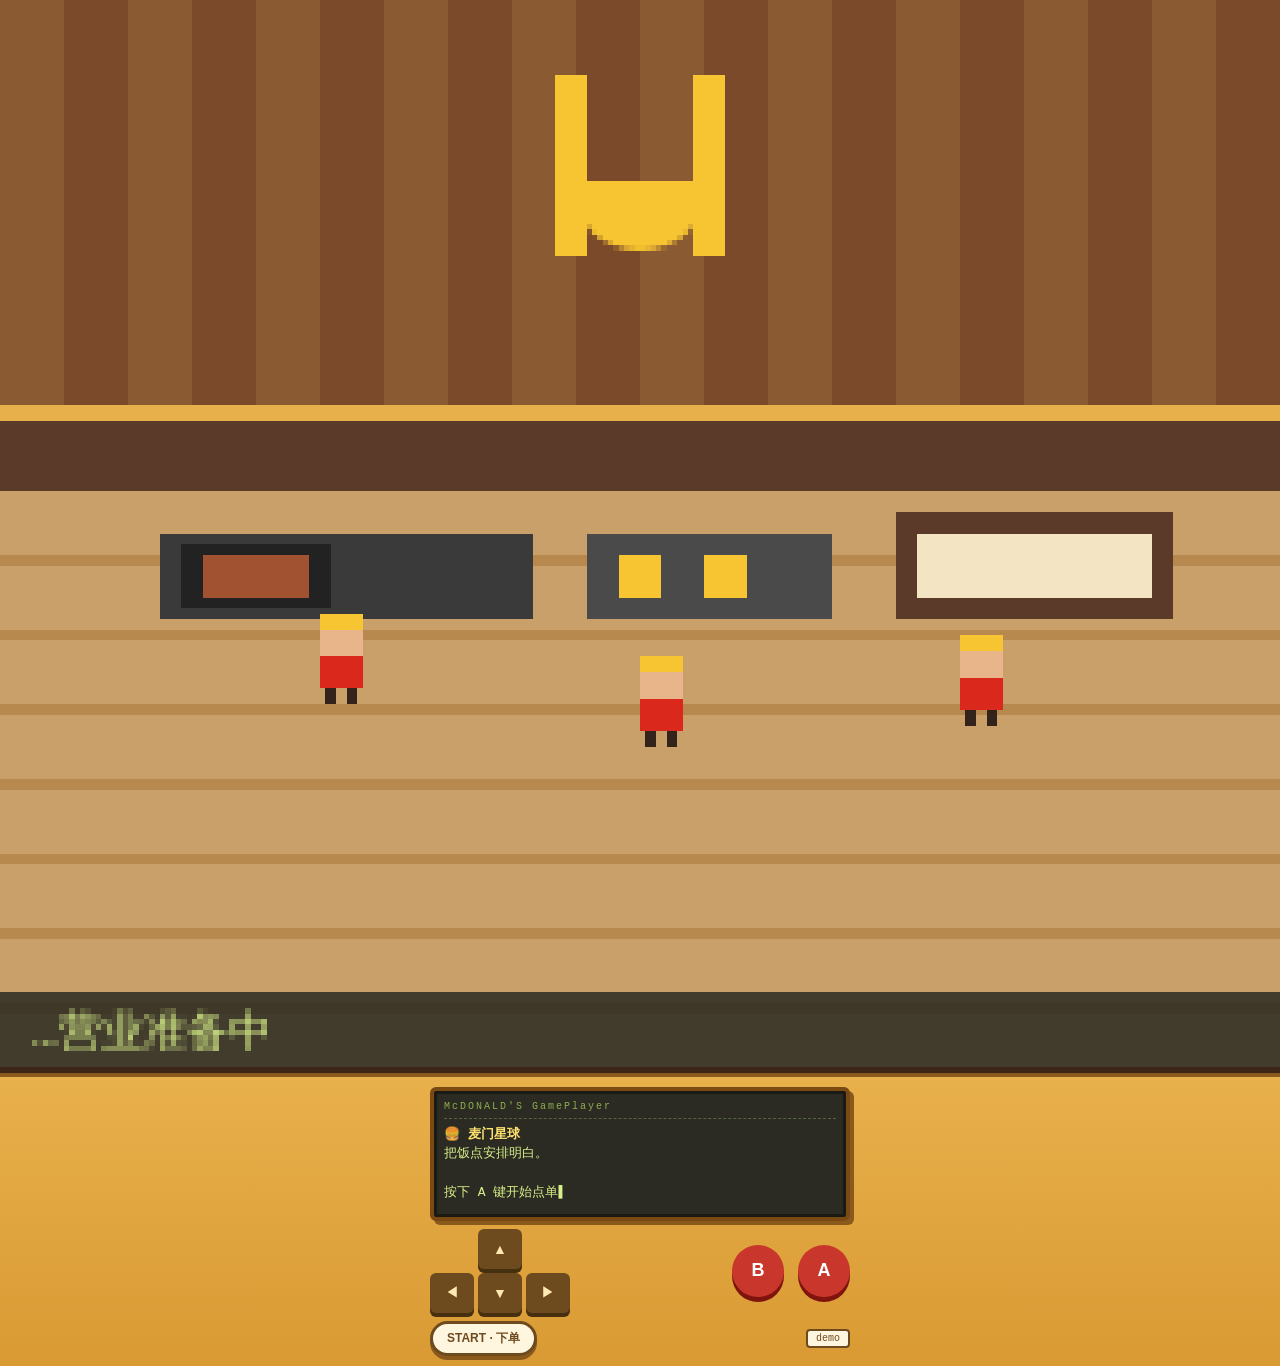
==== web/index.html @ 39f5448a "麦门星球：游戏机UI点单游戏骨架（零依赖Node后端 + MCP适配层demo/live双模式 + 像素场景联调点）" ====
<!DOCTYPE html>
<html lang="zh-CN">
<head>
<meta charset="UTF-8">
<meta name="viewport" content="width=device-width, initial-scale=1.0, maximum-scale=1.0, user-scalable=no">
<title>麦门星球 · 点单游戏机</title>
<link rel="stylesheet" href="style.css">
</head>
<body>
  <!-- 上半屏：备餐厅场景（可替换成你搭的像素场景，对接点见 game.js 顶部注释） -->
  <div id="scene-wrap">
    <canvas id="scene" width="240" height="200"></canvas>
    <!-- 号码牌高光时刻（真实取餐号） -->
    <div id="plate" class="hidden">
      <div class="plate-store" id="plate-store">麦门星球示例餐厅</div>
      <div class="plate-no" id="plate-no">A88</div>
      <div class="plate-hint">凭这个号去门店取餐 ↑</div>
    </div>
  </div>

  <!-- 下半屏：游戏机（LCD + 按键） -->
  <div id="console">
    <div id="lcd">
      <div id="lcd-title">McDONALD'S GamePlayer</div>
      <div id="lcd-body"></div>
      <div id="lcd-choices"></div>
    </div>
    <div id="pad">
      <div id="dpad">
        <button class="key" data-k="up">▲</button>
        <button class="key" data-k="left">◀</button>
        <button class="key" data-k="right">▶</button>
        <button class="key" data-k="down">▼</button>
      </div>
      <div id="ab">
        <button class="round" data-k="b">B</button>
        <button class="round a" data-k="a">A</button>
      </div>
    </div>
    <div id="meta">
      <button class="pill" data-k="start">START · 下单</button>
      <span id="mode-tag">demo</span>
    </div>
  </div>

<script src="scene.js"></script>
<script src="game.js"></script>
</body>
</html>
---- web/style.css ----
/* 星露谷暖色调：奶油底 + 原木面板 + 麦当劳红黄点缀；全程像素渲染 */
* { margin: 0; padding: 0; box-sizing: border-box; -webkit-tap-highlight-color: transparent; }
html, body { height: 100%; }
body {
  display: flex; flex-direction: column;
  background: #f3e5c3; /* 奶油纸色 */
  font-family: "PingFang SC", "Microsoft YaHei", monospace;
  user-select: none; overflow: hidden;
}

/* ---------- 上半屏：场景 ---------- */
#scene-wrap {
  flex: 0 0 52%;
  position: relative;
  background: #5b3a29; /* 门店深木色 */
  border-bottom: 6px solid #3c2417;
  display: flex; align-items: center; justify-content: center;
}
#scene {
  width: 100%; height: 100%;
  image-rendering: pixelated;
}
#plate {
  position: absolute; inset: 0;
  display: flex; flex-direction: column; align-items: center; justify-content: center;
  gap: 8px; background: rgba(30, 16, 8, .55);
}
#plate.hidden { display: none; }
.plate-store {
  background: #f7d354; color: #4a2410; font-weight: 700;
  padding: 4px 10px; border: 3px solid #4a2410; font-size: 13px;
  box-shadow: 4px 4px 0 #2a160a;
}
.plate-no {
  font-size: 56px; font-weight: 900; color: #fff;
  background: #da291c; border: 4px solid #7e140c;
  padding: 6px 26px; letter-spacing: 4px;
  box-shadow: 6px 6px 0 #2a160a;
}
.plate-hint { color: #ffe9b3; font-size: 12px; text-shadow: 1px 1px 0 #2a160a; }

/* ---------- 下半屏：游戏机 ---------- */
#console {
  flex: 1;
  background: linear-gradient(#e8b04b, #d99a33); /* 机身麦黄 */
  border-top: 4px solid #8a5a1d;
  display: flex; flex-direction: column; align-items: center;
  padding: 10px 12px calc(10px + env(safe-area-inset-bottom));
  gap: 8px;
}
#lcd {
  width: 100%; max-width: 420px; flex: 1;
  background: #2b2b23; /* 液晶底 */
  border: 4px solid #7a4a12; border-radius: 6px;
  box-shadow: inset 0 0 0 3px #1a1a14, 4px 4px 0 #8a5a1d;
  padding: 8px 10px; overflow-y: auto;
  color: #d8f089; /* 液晶黄绿字 */
  font-size: 13px; line-height: 1.5;
}
#lcd-title { font-size: 10px; letter-spacing: 2px; color: #8fae4e; border-bottom: 1px dashed #55663a; padding-bottom: 4px; margin-bottom: 6px; }
#lcd-choices { margin-top: 6px; }
.choice {
  padding: 4px 8px; margin: 3px 0; border: 2px solid transparent;
  color: #b9d16e;
}
.choice.sel { border-color: #d8f089; background: #3a4a22; color: #f4ffb0; }
.choice small { color: #8fae4e; }
.dim { color: #7d8f52; font-size: 11px; }
.price { color: #ffe36e; }
.blink { animation: bl 1s steps(2) infinite; }
@keyframes bl { 50% { opacity: 0; } }

/* 按键区 */
#pad { width: 100%; max-width: 420px; display: flex; justify-content: space-between; align-items: center; }
#dpad { display: grid; grid-template-columns: repeat(3, 44px); grid-template-rows: repeat(2, 40px); gap: 4px; }
.key {
  grid-column: 2; grid-row: 1;
  background: #6e4a1f; color: #ffe9b3; border: 0; border-radius: 6px;
  font-size: 14px; box-shadow: 0 4px 0 #47300f;
}
.key[data-k="left"]  { grid-column: 1; grid-row: 2; }
.key[data-k="right"] { grid-column: 3; grid-row: 2; }
.key[data-k="down"]  { grid-column: 2; grid-row: 2; }
.key:active { transform: translateY(3px); box-shadow: 0 1px 0 #47300f; }
#ab { display: flex; gap: 14px; align-items: center; }
.round {
  width: 52px; height: 52px; border-radius: 50%;
  background: #c9372c; color: #fff; font-weight: 900; font-size: 18px;
  border: 0; box-shadow: 0 5px 0 #7e140c;
}
.round.b { background: #d99a33; color: #6e4a1f; box-shadow: 0 5px 0 #8a5a1d; }
.round:active { transform: translateY(3px); box-shadow: 0 1px 0 #7e140c; }
#meta { width: 100%; max-width: 420px; display: flex; justify-content: space-between; align-items: center; }
.pill {
  background: #fff6df; color: #6e4a1f; border: 3px solid #6e4a1f;
  border-radius: 999px; padding: 6px 14px; font-weight: 700; font-size: 12px;
  box-shadow: 0 4px 0 #8a5a1d;
}
.pill:active { transform: translateY(3px); box-shadow: 0 1px 0 #8a5a1d; }
#mode-tag { font-size: 10px; color: #6e4a1f; background: #fff6df; border: 2px solid #6e4a1f; padding: 2px 8px; border-radius: 4px; }
#mode-tag.live { background: #da291c; color: #fff; border-color: #7e140c; }
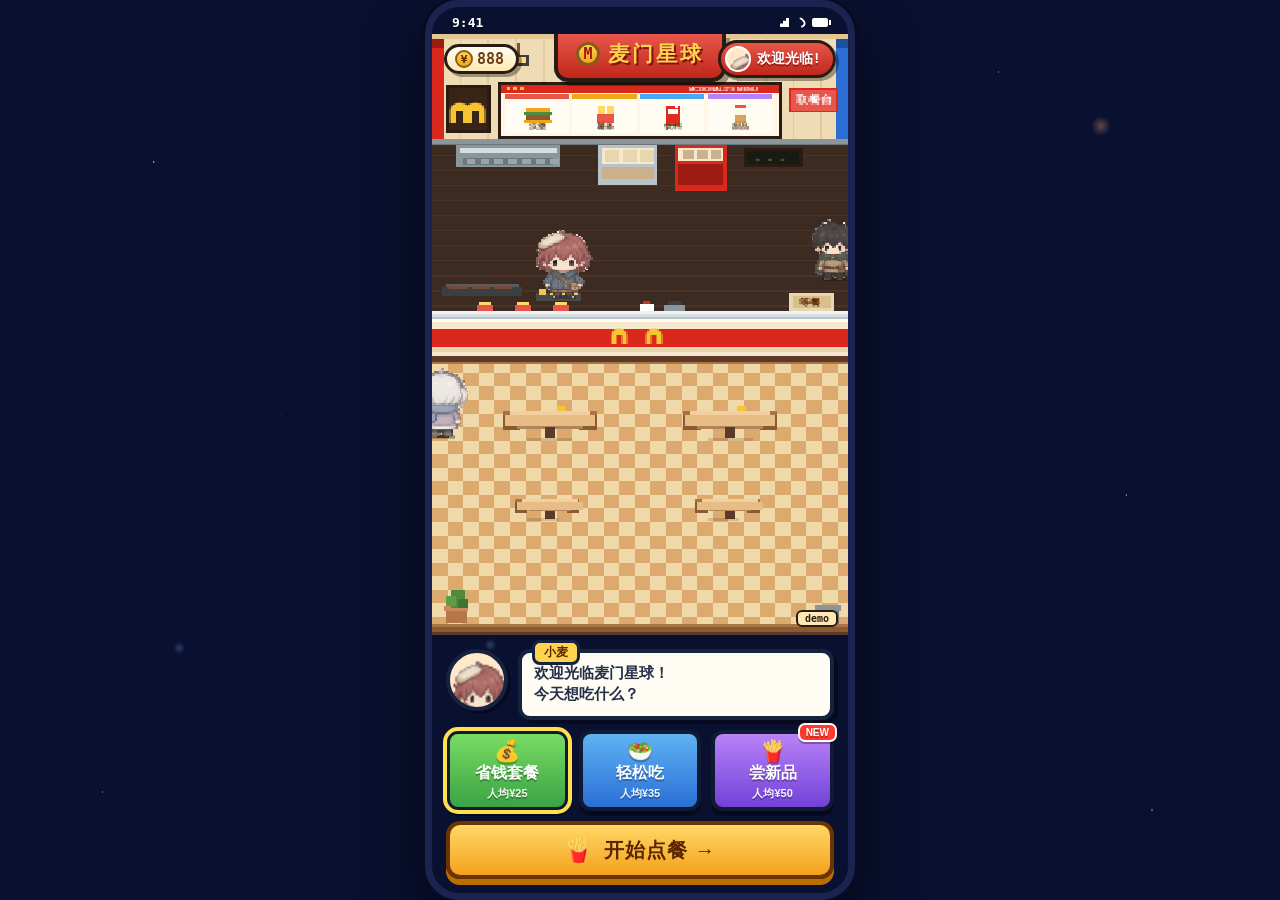
==== commit c7324b53: "按 UI 设计稿重做前端：星空手机壳+HUD+对话气泡+三彩按钮；四小人随机分工（店员/顾客）各自任务状态机；修 CELL_W 同名 SyntaxError 与顾客状态机死循环" ====
--- a/web/index.html
+++ b/web/index.html
@@ -2,48 +2,56 @@
 <html lang="zh-CN">
 <head>
 <meta charset="UTF-8">
-<meta name="viewport" content="width=device-width, initial-scale=1.0, maximum-scale=1.0, user-scalable=no">
-<title>麦门星球 · 点单游戏机</title>
+<meta name="viewport" content="width=device-width, initial-scale=1.0, maximum-scale=1.0, user-scalable=no, viewport-fit=cover">
+<title>麦门星球 · AI 点单小游戏</title>
 <link rel="stylesheet" href="style.css">
 </head>
 <body>
-  <!-- 上半屏：备餐厅场景（可替换成你搭的像素场景，对接点见 game.js 顶部注释） -->
-  <div id="scene-wrap">
-    <canvas id="scene" width="240" height="200"></canvas>
-    <!-- 号码牌高光时刻（真实取餐号） -->
-    <div id="plate" class="hidden">
-      <div class="plate-store" id="plate-store">麦门星球示例餐厅</div>
-      <div class="plate-no" id="plate-no">A88</div>
-      <div class="plate-hint">凭这个号去门店取餐 ↑</div>
+  <!-- 星空背景（桌面端手机壳外可见） -->
+  <div id="sky" class="stars"></div>
+
+  <!-- 手机机身 -->
+  <div id="phone" class="stars">
+    <div id="statusbar">
+      <span>9:41</span>
+      <span class="sb-right"><i class="sig"></i><i class="wifi"></i><i class="bat"></i></span>
+    </div>
+
+    <div id="app">
+      <!-- 顶部 HUD -->
+      <div id="hud">
+        <div class="coin"><span class="c-ico">¥</span><b id="coins">888</b></div>
+        <div class="welcome"><span class="mini-avatar" id="mini-avatar"></span><span>欢迎光临!</span></div>
+      </div>
+
+      <!-- 场景：像素门店 -->
+      <div id="scene-wrap">
+        <canvas id="scene" width="240" height="280"></canvas>
+        <!-- 招牌（DOM 层，文字更锐） -->
+        <div id="plaque"><span class="arch">M</span><span class="pt">麦门星球</span></div>
+        <!-- 取餐号高光时刻 -->
+        <div id="plate" class="hidden">
+          <div class="plate-store" id="plate-store">麦门星球示例餐厅</div>
+          <div class="plate-no" id="plate-no">No.888</div>
+          <div class="plate-hint">凭这个号去门店取餐 ↑</div>
+        </div>
+        <span id="mode-tag">demo</span>
+      </div>
+
+      <!-- 底部：对话 + 选项 + 主按钮 -->
+      <div id="panel">
+        <div id="dialog">
+          <div class="avatar" id="avatar"></div>
+          <div class="bubble"><span class="tag">小麦</span><span id="speech">今天想吃什么？</span></div>
+        </div>
+        <div id="card" class="hidden"></div>
+        <div id="options"></div>
+        <button id="primary"><span class="pico" id="pico">🍟</span><span id="primary-label">开始点餐 →</span></button>
+      </div>
     </div>
   </div>
 
-  <!-- 下半屏：游戏机（LCD + 按键） -->
-  <div id="console">
-    <div id="lcd">
-      <div id="lcd-title">McDONALD'S GamePlayer</div>
-      <div id="lcd-body"></div>
-      <div id="lcd-choices"></div>
-    </div>
-    <div id="pad">
-      <div id="dpad">
-        <button class="key" data-k="up">▲</button>
-        <button class="key" data-k="left">◀</button>
-        <button class="key" data-k="right">▶</button>
-        <button class="key" data-k="down">▼</button>
-      </div>
-      <div id="ab">
-        <button class="round" data-k="b">B</button>
-        <button class="round a" data-k="a">A</button>
-      </div>
-    </div>
-    <div id="meta">
-      <button class="pill" data-k="start">START · 下单</button>
-      <span id="mode-tag">demo</span>
-    </div>
-  </div>
-
-<script src="scene.js"></script>
-<script src="game.js"></script>
+  <script src="scene.js"></script>
+  <script src="game.js"></script>
 </body>
 </html>
--- a/web/style.css
+++ b/web/style.css
@@ -1,101 +1,230 @@
-/* 星露谷暖色调：奶油底 + 原木面板 + 麦当劳红黄点缀；全程像素渲染 */
+/* 麦门星球 —— 星空手机壳 + 像素门店 + 底部对话条（对应 UI 设计稿） */
 * { margin: 0; padding: 0; box-sizing: border-box; -webkit-tap-highlight-color: transparent; }
 html, body { height: 100%; }
 body {
-  display: flex; flex-direction: column;
-  background: #f3e5c3; /* 奶油纸色 */
+  display: flex; align-items: center; justify-content: center;
+  background: #070b24;
   font-family: "PingFang SC", "Microsoft YaHei", monospace;
   user-select: none; overflow: hidden;
 }
 
-/* ---------- 上半屏：场景 ---------- */
-#scene-wrap {
-  flex: 0 0 52%;
-  position: relative;
-  background: #5b3a29; /* 门店深木色 */
-  border-bottom: 6px solid #3c2417;
-  display: flex; align-items: center; justify-content: center;
-}
-#scene {
-  width: 100%; height: 100%;
-  image-rendering: pixelated;
-}
+/* ---------- 星空（CSS 像素星点，无图片依赖） ---------- */
+.stars {
+  background-color: #0a1030;
+  background-image:
+    radial-gradient(2px 2px at 12% 18%, rgba(255,255,255,.95), transparent 60%),
+    radial-gradient(1.5px 1.5px at 78% 8%, rgba(255,255,255,.75), transparent 60%),
+    radial-gradient(2px 2px at 33% 62%, rgba(255,246,200,.85), transparent 60%),
+    radial-gradient(1px 1px at 55% 40%, rgba(255,255,255,.65), transparent 60%),
+    radial-gradient(2px 2px at 88% 55%, rgba(190,220,255,.85), transparent 60%),
+    radial-gradient(1px 1px at 66% 78%, rgba(255,255,255,.55), transparent 60%),
+    radial-gradient(1.5px 1.5px at 8% 88%, rgba(255,255,255,.75), transparent 60%),
+    radial-gradient(1px 1px at 42% 12%, rgba(255,255,255,.6), transparent 60%),
+    radial-gradient(2px 2px at 90% 90%, rgba(255,230,180,.85), transparent 60%),
+    radial-gradient(1px 1px at 22% 46%, rgba(255,255,255,.55), transparent 60%),
+    radial-gradient(14px 14px at 86% 14%, rgba(255,176,110,.35), transparent 70%),
+    radial-gradient(9px 9px at 14% 72%, rgba(140,190,255,.25), transparent 70%);
+}
+#sky { position: fixed; inset: 0; }
+
+/* ---------- 手机机身 ---------- */
+#phone {
+  position: relative; z-index: 1;
+  width: 100%; max-width: 430px; height: 100%; max-height: 932px;
+  display: flex; flex-direction: column; overflow: hidden;
+}
+@media (min-width: 480px) {
+  #phone {
+    border-radius: 34px; border: 7px solid #1b2450;
+    box-shadow: 0 0 0 3px #070b24, 0 26px 60px rgba(0,0,0,.65);
+  }
+}
+
+/* 状态栏 */
+#statusbar {
+  flex: none; display: flex; justify-content: space-between; align-items: center;
+  padding: 8px 20px 4px; font-size: 13px; font-weight: 700; color: #fff;
+  text-shadow: 0 2px 0 rgba(0,0,0,.4);
+}
+.sb-right { display: inline-flex; align-items: center; gap: 6px; }
+.sig, .wifi, .bat { display: inline-block; background: #fff; }
+.sig { width: 12px; height: 9px; clip-path: polygon(0 100%, 25% 100%, 25% 60%, 50% 60%, 50% 30%, 75% 30%, 75% 0, 100% 0, 100% 100%); }
+.wifi { width: 11px; height: 9px; border-radius: 50%; background: transparent;
+  border: 2px solid #fff; border-bottom-color: transparent; border-left-color: transparent; transform: rotate(45deg); }
+.bat { width: 16px; height: 9px; border-radius: 2px; position: relative; }
+.bat::after { content: ''; position: absolute; right: -3px; top: 2px; width: 2px; height: 5px; background: #fff; }
+
+#app { flex: 1; display: flex; flex-direction: column; min-height: 0; position: relative; }
+
+/* ---------- 顶部 HUD ---------- */
+#hud {
+  position: absolute; top: 6px; left: 0; right: 0; z-index: 5;
+  display: flex; justify-content: space-between; align-items: center;
+  padding: 0 12px; pointer-events: none;
+}
+.coin {
+  display: inline-flex; align-items: center; gap: 4px;
+  background: linear-gradient(#fffdf3, #ffe9b3);
+  border: 3px solid #2a1c12; border-radius: 20px;
+  padding: 3px 12px 3px 8px; font-weight: 900; font-size: 15px; color: #6b3f10;
+  box-shadow: 3px 3px 0 rgba(0,0,0,.35);
+}
+.c-ico {
+  display: inline-flex; align-items: center; justify-content: center;
+  width: 18px; height: 18px; border-radius: 50%;
+  background: linear-gradient(#ffd34d, #f0a71c); border: 2px solid #8a5a1d;
+  font-size: 11px; color: #5a2600; font-style: normal; font-weight: 900;
+}
+.welcome {
+  display: inline-flex; align-items: center; gap: 6px;
+  background: linear-gradient(#e8564a, #c1271b);
+  border: 3px solid #2a1c12; border-radius: 20px;
+  padding: 3px 12px 3px 4px; font-weight: 800; font-size: 14px; color: #fff;
+  text-shadow: 0 2px 0 rgba(0,0,0,.35);
+  box-shadow: 3px 3px 0 rgba(0,0,0,.35);
+}
+.mini-avatar {
+  width: 26px; height: 26px; border-radius: 50%;
+  border: 2px solid #fff; background: #ffe9c9;
+  background-repeat: no-repeat; background-size: 177px 238px; /* 4格图集 1.2 倍 */
+}
+
+/* ---------- 场景 ---------- */
+#scene-wrap { flex: 1; position: relative; min-height: 0; overflow: hidden; }
+#scene { position: absolute; inset: 0; width: 100%; height: 100%; image-rendering: pixelated; }
+
+/* 招牌门头 */
+#plaque {
+  position: absolute; top: 0; left: 50%; transform: translateX(-50%); z-index: 4;
+  display: flex; align-items: center; gap: 8px;
+  padding: 6px 18px 10px; border-radius: 0 0 14px 14px;
+  background: linear-gradient(#e8564a, #c1271b);
+  border: 4px solid #2a1c12; border-top: 0;
+  box-shadow: 4px 4px 0 rgba(0,0,0,.35);
+}
+#plaque .arch {
+  display: inline-flex; align-items: center; justify-content: center;
+  width: 24px; height: 24px; border-radius: 50%;
+  background: linear-gradient(#ffd34d, #f0a71c); border: 3px solid #8a5a1d;
+  color: #a4160e; font-weight: 900; font-size: 15px;
+}
+#plaque .pt {
+  font-size: 21px; font-weight: 900; color: #ffd34d; letter-spacing: 3px;
+  text-shadow: 2px 2px 0 #7e140c;
+}
+
+/* 模式角标 */
+#mode-tag {
+  position: absolute; right: 10px; bottom: 8px; z-index: 5;
+  font-size: 10px; font-weight: 800; color: #2a1c12;
+  background: #ffe9b3; border: 2px solid #2a1c12; border-radius: 6px; padding: 1px 7px;
+}
+#mode-tag.live { background: #da291c; color: #fff; border-color: #7e140c; }
+
+/* 取餐号弹层 */
 #plate {
-  position: absolute; inset: 0;
-  display: flex; flex-direction: column; align-items: center; justify-content: center;
-  gap: 8px; background: rgba(30, 16, 8, .55);
+  position: absolute; inset: 0; z-index: 6;
+  display: flex; flex-direction: column; align-items: center; justify-content: center; gap: 8px;
+  background: rgba(24, 14, 6, .62);
 }
 #plate.hidden { display: none; }
 .plate-store {
-  background: #f7d354; color: #4a2410; font-weight: 700;
-  padding: 4px 10px; border: 3px solid #4a2410; font-size: 13px;
-  box-shadow: 4px 4px 0 #2a160a;
+  background: #ffd34d; color: #4a2410; font-weight: 900;
+  padding: 5px 14px; border: 4px solid #2a1c12; font-size: 14px;
+  box-shadow: 4px 4px 0 rgba(0,0,0,.4);
 }
 .plate-no {
-  font-size: 56px; font-weight: 900; color: #fff;
-  background: #da291c; border: 4px solid #7e140c;
-  padding: 6px 26px; letter-spacing: 4px;
-  box-shadow: 6px 6px 0 #2a160a;
-}
-.plate-hint { color: #ffe9b3; font-size: 12px; text-shadow: 1px 1px 0 #2a160a; }
-
-/* ---------- 下半屏：游戏机 ---------- */
-#console {
-  flex: 1;
-  background: linear-gradient(#e8b04b, #d99a33); /* 机身麦黄 */
-  border-top: 4px solid #8a5a1d;
-  display: flex; flex-direction: column; align-items: center;
-  padding: 10px 12px calc(10px + env(safe-area-inset-bottom));
-  gap: 8px;
-}
-#lcd {
-  width: 100%; max-width: 420px; flex: 1;
-  background: #2b2b23; /* 液晶底 */
-  border: 4px solid #7a4a12; border-radius: 6px;
-  box-shadow: inset 0 0 0 3px #1a1a14, 4px 4px 0 #8a5a1d;
-  padding: 8px 10px; overflow-y: auto;
-  color: #d8f089; /* 液晶黄绿字 */
-  font-size: 13px; line-height: 1.5;
-}
-#lcd-title { font-size: 10px; letter-spacing: 2px; color: #8fae4e; border-bottom: 1px dashed #55663a; padding-bottom: 4px; margin-bottom: 6px; }
-#lcd-choices { margin-top: 6px; }
-.choice {
-  padding: 4px 8px; margin: 3px 0; border: 2px solid transparent;
-  color: #b9d16e;
-}
-.choice.sel { border-color: #d8f089; background: #3a4a22; color: #f4ffb0; }
-.choice small { color: #8fae4e; }
-.dim { color: #7d8f52; font-size: 11px; }
-.price { color: #ffe36e; }
-.blink { animation: bl 1s steps(2) infinite; }
-@keyframes bl { 50% { opacity: 0; } }
-
-/* 按键区 */
-#pad { width: 100%; max-width: 420px; display: flex; justify-content: space-between; align-items: center; }
-#dpad { display: grid; grid-template-columns: repeat(3, 44px); grid-template-rows: repeat(2, 40px); gap: 4px; }
-.key {
-  grid-column: 2; grid-row: 1;
-  background: #6e4a1f; color: #ffe9b3; border: 0; border-radius: 6px;
-  font-size: 14px; box-shadow: 0 4px 0 #47300f;
-}
-.key[data-k="left"]  { grid-column: 1; grid-row: 2; }
-.key[data-k="right"] { grid-column: 3; grid-row: 2; }
-.key[data-k="down"]  { grid-column: 2; grid-row: 2; }
-.key:active { transform: translateY(3px); box-shadow: 0 1px 0 #47300f; }
-#ab { display: flex; gap: 14px; align-items: center; }
-.round {
-  width: 52px; height: 52px; border-radius: 50%;
-  background: #c9372c; color: #fff; font-weight: 900; font-size: 18px;
-  border: 0; box-shadow: 0 5px 0 #7e140c;
-}
-.round.b { background: #d99a33; color: #6e4a1f; box-shadow: 0 5px 0 #8a5a1d; }
-.round:active { transform: translateY(3px); box-shadow: 0 1px 0 #7e140c; }
-#meta { width: 100%; max-width: 420px; display: flex; justify-content: space-between; align-items: center; }
-.pill {
-  background: #fff6df; color: #6e4a1f; border: 3px solid #6e4a1f;
-  border-radius: 999px; padding: 6px 14px; font-weight: 700; font-size: 12px;
-  box-shadow: 0 4px 0 #8a5a1d;
-}
-.pill:active { transform: translateY(3px); box-shadow: 0 1px 0 #8a5a1d; }
-#mode-tag { font-size: 10px; color: #6e4a1f; background: #fff6df; border: 2px solid #6e4a1f; padding: 2px 8px; border-radius: 4px; }
-#mode-tag.live { background: #da291c; color: #fff; border-color: #7e140c; }
+  font-size: 54px; font-weight: 900; color: #fff; letter-spacing: 3px;
+  background: #da291c; border: 5px solid #7e140c; padding: 4px 28px;
+  box-shadow: 6px 6px 0 rgba(0,0,0,.45);
+}
+.plate-hint { color: #ffe9b3; font-size: 13px; font-weight: 700; text-shadow: 1px 1px 0 #2a160a; }
+
+/* ---------- 底部面板 ---------- */
+#panel {
+  flex: none; display: flex; flex-direction: column; gap: 10px;
+  padding: 14px 14px calc(14px + env(safe-area-inset-bottom));
+}
+
+/* 对话框 */
+#dialog { display: flex; align-items: stretch; gap: 10px; }
+.avatar {
+  flex: none; width: 62px; height: 62px; border-radius: 50%;
+  border: 4px solid #16233f; background: #ffe9c9; overflow: hidden;
+  box-shadow: 3px 3px 0 rgba(0,0,0,.35);
+  background-repeat: no-repeat;
+}
+.bubble {
+  position: relative; flex: 1; min-width: 0;
+  background: #fffdf3; border: 4px solid #16233f; border-radius: 12px;
+  padding: 10px 12px; font-size: 15px; font-weight: 700; color: #24304a; line-height: 1.45;
+  box-shadow: 4px 4px 0 rgba(0,0,0,.35);
+}
+.bubble .tag {
+  position: absolute; top: -13px; left: 10px;
+  background: #ffd34d; border: 3px solid #16233f; border-radius: 8px;
+  padding: 1px 9px; font-size: 12px; font-weight: 900; color: #5a2600;
+}
+#speech { display: block; }
+#speech small, #speech .dim { color: #7c8aa5; font-size: 12px; font-weight: 600; }
+
+/* 订单小票卡 */
+#card {
+  background: #fffdf3; border: 4px solid #16233f; border-radius: 12px;
+  padding: 8px 11px; font-size: 13px; color: #33405a; line-height: 1.5;
+  max-height: 128px; overflow-y: auto; box-shadow: 4px 4px 0 rgba(0,0,0,.3);
+}
+#card .c-hdr { display: flex; justify-content: space-between; font-weight: 900; color: #16233f; }
+#card .c-row { display: flex; justify-content: space-between; }
+#card .c-sum { border-top: 2px dashed #b9c4d8; margin-top: 4px; padding-top: 4px; font-weight: 900; color: #c1271b; }
+#card .c-reason { color: #7c8aa5; font-size: 12px; }
+#card .bar { height: 10px; border: 2px solid #16233f; border-radius: 6px; background: #e8edf5; overflow: hidden; margin-top: 6px; }
+#card .bar i { display: block; height: 100%; background: linear-gradient(90deg, #6fd35b, #ffd34d); }
+.hidden { display: none !important; }
+
+/* 选项卡片 */
+#options { display: grid; grid-template-columns: repeat(3, 1fr); gap: 10px; }
+#options.cols2 { grid-template-columns: repeat(2, 1fr); }
+.opt {
+  position: relative; min-height: 68px; padding: 6px 4px;
+  border: 4px solid #101a33; border-radius: 12px;
+  background: linear-gradient(#5fb2f2, #2b6fd6);
+  color: #fff; font-weight: 800; font-size: 16px;
+  display: flex; flex-direction: column; align-items: center; justify-content: center; gap: 2px;
+  box-shadow: 0 5px 0 rgba(0,0,0,.38); text-shadow: 0 2px 0 rgba(0,0,0,.28);
+  cursor: pointer;
+}
+.opt.tone-green  { background: linear-gradient(#78dc63, #3aa344); }
+.opt.tone-purple { background: linear-gradient(#b882f8, #7142d8); }
+.opt.tone-red    { background: linear-gradient(#ff7a6e, #d33a2a); }
+.opt.tone-yellow { background: linear-gradient(#ffd867, #f0a71c); color: #5a2600; text-shadow: 0 2px 0 rgba(255,255,255,.5); }
+.opt:active { transform: translateY(3px); box-shadow: 0 2px 0 rgba(0,0,0,.38); }
+.opt.sel { outline: 4px solid #ffe14d; outline-offset: -1px; }
+.opt .oi { font-size: 21px; line-height: 1; }
+.opt .os { font-size: 11px; font-weight: 700; opacity: .92; }
+.opt .new {
+  position: absolute; top: -11px; right: -7px;
+  background: #ff3b30; color: #fff; font-size: 10px; font-weight: 900;
+  padding: 2px 6px; border-radius: 7px; border: 2px solid #fff;
+  box-shadow: 0 2px 0 rgba(0,0,0,.3);
+}
+.opt .check { position: absolute; top: 4px; left: 6px; font-size: 12px; }
+
+/* 主按钮 */
+#primary {
+  width: 100%; height: 58px;
+  border: 4px solid #6b3400; border-radius: 14px;
+  background: linear-gradient(#ffd867, #f5a01c);
+  color: #5a2600; font-weight: 900; font-size: 20px; letter-spacing: 1px;
+  box-shadow: 0 6px 0 #b96f00;
+  display: flex; align-items: center; justify-content: center; gap: 10px;
+  cursor: pointer;
+}
+#primary:active { transform: translateY(4px); box-shadow: 0 2px 0 #b96f00; }
+#primary:disabled { filter: grayscale(.55); opacity: .85; box-shadow: 0 4px 0 #7a5a2a; }
+#primary .pico { font-size: 23px; }
+#primary .badge-cart {
+  position: absolute; right: 12px;
+  background: #e02b20; color: #fff; border: 2px solid #fff; border-radius: 999px;
+  font-size: 11px; font-weight: 900; padding: 1px 8px;
+}
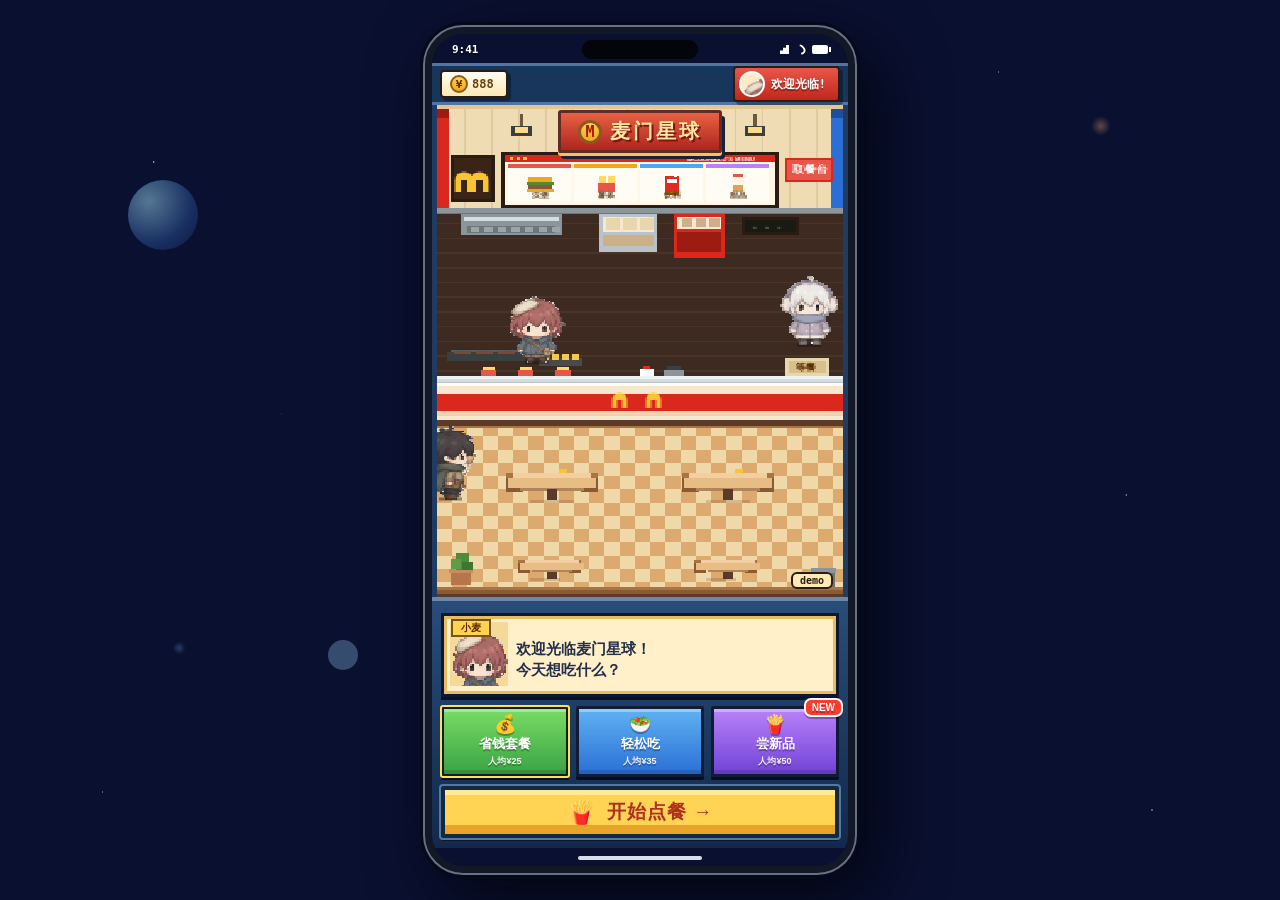
==== commit 05d8e211: "按麦门星球概念稿强化手机壳与像素 RPG UI" ====
--- a/web/index.html
+++ b/web/index.html
@@ -12,6 +12,7 @@
 
   <!-- 手机机身 -->
   <div id="phone" class="stars">
+    <div id="island"></div>
     <div id="statusbar">
       <span>9:41</span>
       <span class="sb-right"><i class="sig"></i><i class="wifi"></i><i class="bat"></i></span>
--- a/web/style.css
+++ b/web/style.css
@@ -220,7 +220,34 @@
   display: flex; align-items: center; justify-content: center; gap: 10px;
   cursor: pointer;
 }
-#primary:active { transform: translateY(4px); box-shadow: 0 2px 0 #b96f00; }
+/* Reference-driven presentation: metallic phone, RPG frames, compact single screen. */
+#phone { width:min(430px,94vw); height:94dvh; max-height:900px; border:7px solid #121826; border-radius:38px; box-shadow:0 0 0 2px #667184,0 0 0 5px #050919,18px 24px 70px #020510; padding-bottom:18px; }
+#phone::after { content:''; position:absolute; bottom:6px; left:35%; width:30%; height:4px; border-radius:8px; background:#d9deeb; }
+#island { position:absolute; top:6px; left:36%; width:28%; height:19px; border-radius:20px; background:#03050a; z-index:20; }
+#statusbar { padding:9px 20px 7px; font-size:11px; }
+#hud { position:relative; top:0; padding:5px 8px; height:42px; flex:none; background:#18365c; border-block:3px solid #5275a1; }
+.coin,.welcome { font-size:12px; border-radius:4px; border-width:2px; }
+#plaque { top:5px; padding:5px 17px; border:3px solid #622c26; border-radius:3px; background:linear-gradient(#e86142,#ae251f); box-shadow:0 3px 0 #f2c35f,3px 6px 0 #1c2139; }
+#plaque .pt { font-size:20px; letter-spacing:3px; color:#ffe7a4; }
+#scene-wrap { border-inline:5px solid #213c62; background:#e6c48a; }
+#scene { object-fit:fill; }
+#panel { background:linear-gradient(#294c79,#12294b); border-top:4px solid #6888ad; gap:9px; padding:12px 9px 10px; max-height:52%; overflow:auto; flex-shrink:0; }
+#dialog { gap:0; border:3px solid #0a1933; background:#fff0ca; box-shadow:inset 0 0 0 3px #e9bc63,0 3px 0 #061226; padding:6px; min-height:76px; }
+.avatar { width:58px; height:64px; border-radius:0; border:0; background-color:#f4d99b; box-shadow:none; image-rendering:pixelated; }
+.bubble { border:0; border-radius:0; box-shadow:none; background:transparent; padding:17px 8px 6px; font-size:15px; }
+.bubble .tag { top:-3px; left:-57px; border-radius:0; border:2px solid #79531c; font-size:10px; padding:0 8px; }
+#options { gap:7px; }
+#options.cols1 { grid-template-columns:1fr; }
+#options.cols5 { grid-template-columns:repeat(5,minmax(0,1fr)); }
+.opt { min-height:66px; border-radius:2px; border:3px solid #101c36; font-size:13px; box-shadow:inset 0 3px 0 #ffffff55,inset 0 -4px 0 #00000022,0 3px 0 #060e20; }
+.opt .oi { font-size:18px; }
+.opt .os { font-size:9px; }
+.opt.sel { outline-width:2px; }
+#primary { position:relative; flex:none; height:52px; border-radius:2px; border:4px solid #122843; outline:2px solid #5479a0; color:#b12e1e; background:linear-gradient(#ffec92 0 12%,#ffd354 12% 80%,#e8a42a 80%); box-shadow:0 3px 0 #07172e; font-size:19px; }
+#card { border-radius:2px; max-height:110px; flex-shrink:0; font-size:12px; }
+#sky::after { content:''; position:absolute; width:70px; height:70px; left:10%; top:20%; border-radius:50%; background:radial-gradient(circle at 30% 30%,#87bdd5,#254786 60%,#101a44); box-shadow:180px 440px 0 -20px #527599; opacity:.6; }
+@media(max-height:740px) { #panel { gap:6px; padding:9px 7px; } .opt { min-height:50px; } #primary { height:44px; } #dialog { min-height:64px; } .avatar { height:52px; } #plaque .pt { font-size:16px; } }
+#primary:active { transform: translateY(3px); box-shadow: 0 1px 0 #b96f00; }
 #primary:disabled { filter: grayscale(.55); opacity: .85; box-shadow: 0 4px 0 #7a5a2a; }
 #primary .pico { font-size: 23px; }
 #primary .badge-cart {
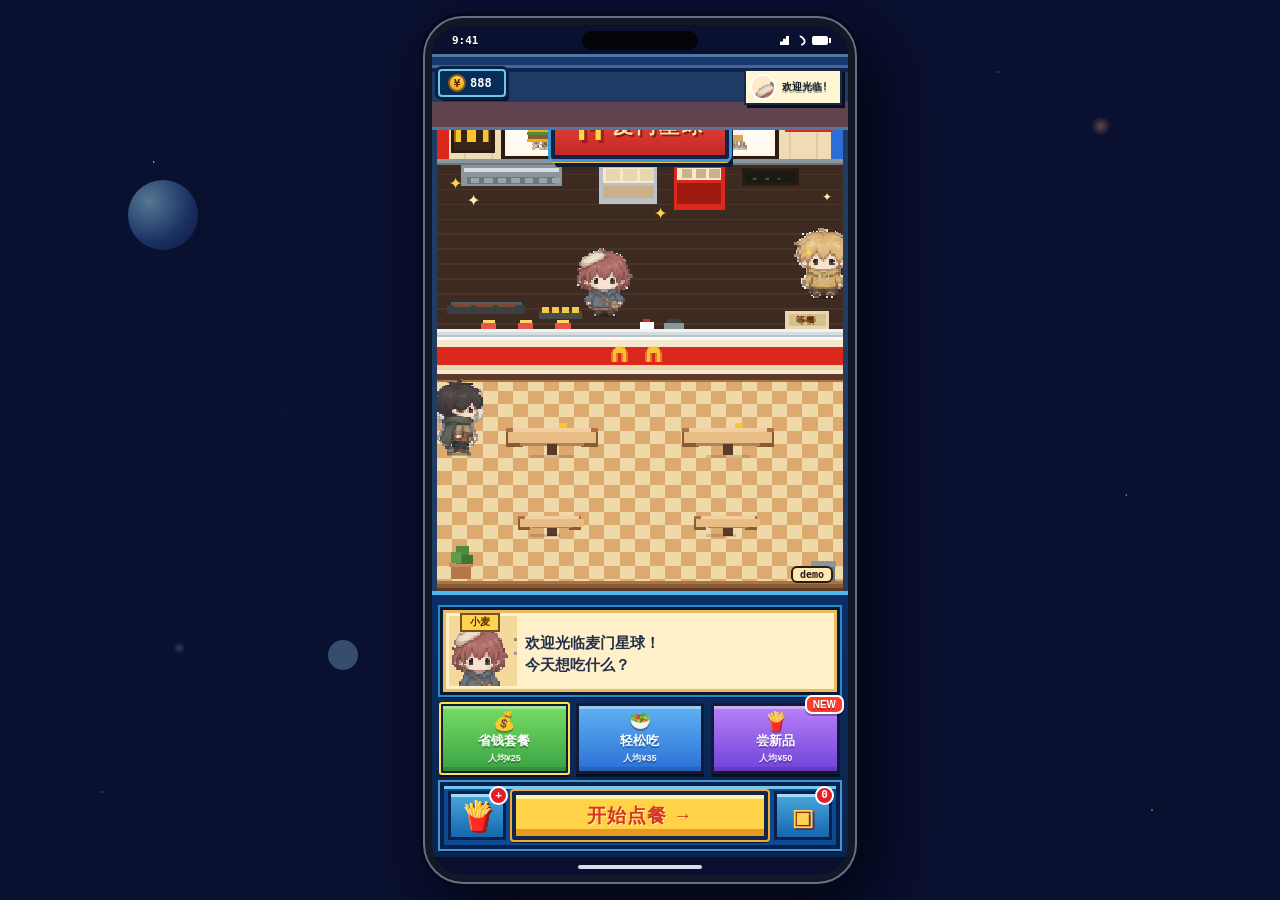
==== commit 43da7e41: "按参考图还原蓝红像素框与底部三按钮操作栏" ====
--- a/web/index.html
+++ b/web/index.html
@@ -47,7 +47,11 @@
         </div>
         <div id="card" class="hidden"></div>
         <div id="options"></div>
-        <button id="primary"><span class="pico" id="pico">🍟</span><span id="primary-label">开始点餐 →</span></button>
+        <div id="actionbar">
+          <div class="action-icon fries"><span>🍟</span><b>+</b></div>
+          <button id="primary"><span id="primary-label">开始点餐 →</span></button>
+          <div class="action-icon bag"><span>▣</span><b id="bag-count">0</b></div>
+        </div>
       </div>
     </div>
   </div>
--- a/web/style.css
+++ b/web/style.css
@@ -147,7 +147,7 @@
 }
 
 /* 对话框 */
-#dialog { display: flex; align-items: stretch; gap: 10px; }
+#dialog { display: flex; align-items: stretch; gap: 0; border:4px solid #0a1d45; outline:2px solid #2689c9; background:#fff2cb; box-shadow:inset 0 3px 0 #ffe18a,0 4px 0 #050e23; padding:6px; }
 .avatar {
   flex: none; width: 62px; height: 62px; border-radius: 50%;
   border: 4px solid #16233f; background: #ffe9c9; overflow: hidden;
@@ -221,19 +221,33 @@
   cursor: pointer;
 }
 /* Reference-driven presentation: metallic phone, RPG frames, compact single screen. */
-#phone { width:min(430px,94vw); height:94dvh; max-height:900px; border:7px solid #121826; border-radius:38px; box-shadow:0 0 0 2px #667184,0 0 0 5px #050919,18px 24px 70px #020510; padding-bottom:18px; }
+#phone { width:min(430px,94vw); height:96dvh; max-height:940px; border:7px solid #121826; border-radius:38px; box-shadow:0 0 0 2px #667184,0 0 0 5px #050919,18px 24px 70px #020510; padding-bottom:18px; }
 #phone::after { content:''; position:absolute; bottom:6px; left:35%; width:30%; height:4px; border-radius:8px; background:#d9deeb; }
 #island { position:absolute; top:6px; left:36%; width:28%; height:19px; border-radius:20px; background:#03050a; z-index:20; }
 #statusbar { padding:9px 20px 7px; font-size:11px; }
-#hud { position:relative; top:0; padding:5px 8px; height:42px; flex:none; background:#18365c; border-block:3px solid #5275a1; }
+#hud { position:absolute; top:0; left:0; right:0; padding:12px 6px; height:76px; flex:none; background:linear-gradient(#173a6e 0 11%,#4a6294 11% 15%,#0c244e 15% 21%,#1d3b64 21% 65%,#5f4450 65%); border-block:3px solid #5275a1; z-index:8; align-items:flex-start; }
+#hud .coin { color:#fff; background:#062d58; border-color:#71c5ee; box-shadow:0 0 0 3px #082042,3px 4px 0 #071227; }
+#hud .welcome { color:#121b2b; background:#fff6d3; border-color:#182848; border-radius:0; box-shadow:3px 3px 0 #080f1e; font-size:10px; }
 .coin,.welcome { font-size:12px; border-radius:4px; border-width:2px; }
-#plaque { top:5px; padding:5px 17px; border:3px solid #622c26; border-radius:3px; background:linear-gradient(#e86142,#ae251f); box-shadow:0 3px 0 #f2c35f,3px 6px 0 #1c2139; }
+#plaque { top:41px; padding:6px 20px 8px; border:4px solid #10224b; border-radius:3px; background:linear-gradient(#ef5440,#c52725); box-shadow:0 0 0 3px #3b98d1,0 4px 0 #f3bd42,4px 8px 0 #111b38; }
+#plaque::before,#plaque::after { content:'✦'; position:absolute; color:#ffd94d; font-size:15px; top:15px; }
+#plaque::before { left:-19px; } #plaque::after { right:-19px; }
+#plaque .arch { width:30px; height:42px; border:0; border-radius:0; background:transparent; font-size:42px; line-height:42px; color:#ffd93e; text-shadow:3px 3px 0 #9a1f1e; }
+#plaque .pt { font-size:25px; letter-spacing:2px; text-shadow:2px 2px 0 #8c191a; }
 #plaque .pt { font-size:20px; letter-spacing:3px; color:#ffe7a4; }
-#scene-wrap { border-inline:5px solid #213c62; background:#e6c48a; }
+#scene-wrap { border-inline:5px solid #213c62; background:#e6c48a; padding-top:24px; }
+#scene-wrap::before { content:'✦'; position:absolute; left:12px; top:115px; z-index:5; color:#ffd447; font-size:22px; text-shadow:18px 17px 0 #fff1a5,205px 30px 0 #ffd447; }
+#scene-wrap::after { content:'✦'; position:absolute; right:11px; top:132px; z-index:5; color:#fff2a8; font-size:16px; text-shadow:-18px 56px 0 #ffd447; }
 #scene { object-fit:fill; }
-#panel { background:linear-gradient(#294c79,#12294b); border-top:4px solid #6888ad; gap:9px; padding:12px 9px 10px; max-height:52%; overflow:auto; flex-shrink:0; }
+#panel { background:linear-gradient(#0b2f66,#0b244a); border-top:4px solid #4eb9ef; gap:8px; padding:12px 8px 8px; max-height:48%; overflow:auto; flex-shrink:0; }
+#actionbar { display:grid; grid-template-columns:58px 1fr 58px; gap:6px; align-items:center; padding:5px 4px; background:#0b4a91; border:4px solid #08204b; outline:2px solid #3e98d1; box-shadow:inset 0 3px 0 #74c8ef,0 3px 0 #050e23; }
+#actionbar #primary { width:100%; }
+.action-icon { height:49px; position:relative; display:flex; align-items:center; justify-content:center; border:3px solid #08204b; background:linear-gradient(#49a8dc,#1667ad); box-shadow:inset 0 3px 0 #a6dcf3; color:#ffd34d; }
+.action-icon span { font-size:28px; filter:drop-shadow(2px 2px 0 #82251d); }
+.action-icon b { position:absolute; right:-5px; top:-8px; min-width:19px; height:19px; padding:0 4px; border-radius:12px; background:#e31e24; border:2px solid #fff; color:#fff; font:bold 11px monospace; text-align:center; }
+.action-icon.bag span { color:#ffd34d; font-size:31px; }
 #dialog { gap:0; border:3px solid #0a1933; background:#fff0ca; box-shadow:inset 0 0 0 3px #e9bc63,0 3px 0 #061226; padding:6px; min-height:76px; }
-.avatar { width:58px; height:64px; border-radius:0; border:0; background-color:#f4d99b; box-shadow:none; image-rendering:pixelated; }
+.avatar { width:68px; height:70px; border-radius:0; border:0; background-color:#f4d99b; box-shadow:none; image-rendering:pixelated; }
 .bubble { border:0; border-radius:0; box-shadow:none; background:transparent; padding:17px 8px 6px; font-size:15px; }
 .bubble .tag { top:-3px; left:-57px; border-radius:0; border:2px solid #79531c; font-size:10px; padding:0 8px; }
 #options { gap:7px; }
@@ -243,7 +257,7 @@
 .opt .oi { font-size:18px; }
 .opt .os { font-size:9px; }
 .opt.sel { outline-width:2px; }
-#primary { position:relative; flex:none; height:52px; border-radius:2px; border:4px solid #122843; outline:2px solid #5479a0; color:#b12e1e; background:linear-gradient(#ffec92 0 12%,#ffd354 12% 80%,#e8a42a 80%); box-shadow:0 3px 0 #07172e; font-size:19px; }
+#primary { position:relative; flex:none; height:49px; border-radius:2px; border:4px solid #10264d; outline:2px solid #f4a936; color:#d93422; background:linear-gradient(#fff0a4 0 10%,#ffd247 10% 82%,#e99820 82%); box-shadow:0 3px 0 #07172e; font-size:19px; font-weight:900; text-shadow:1px 1px 0 #fff4a9; }
 #card { border-radius:2px; max-height:110px; flex-shrink:0; font-size:12px; }
 #sky::after { content:''; position:absolute; width:70px; height:70px; left:10%; top:20%; border-radius:50%; background:radial-gradient(circle at 30% 30%,#87bdd5,#254786 60%,#101a44); box-shadow:180px 440px 0 -20px #527599; opacity:.6; }
 @media(max-height:740px) { #panel { gap:6px; padding:9px 7px; } .opt { min-height:50px; } #primary { height:44px; } #dialog { min-height:64px; } .avatar { height:52px; } #plaque .pt { font-size:16px; } }
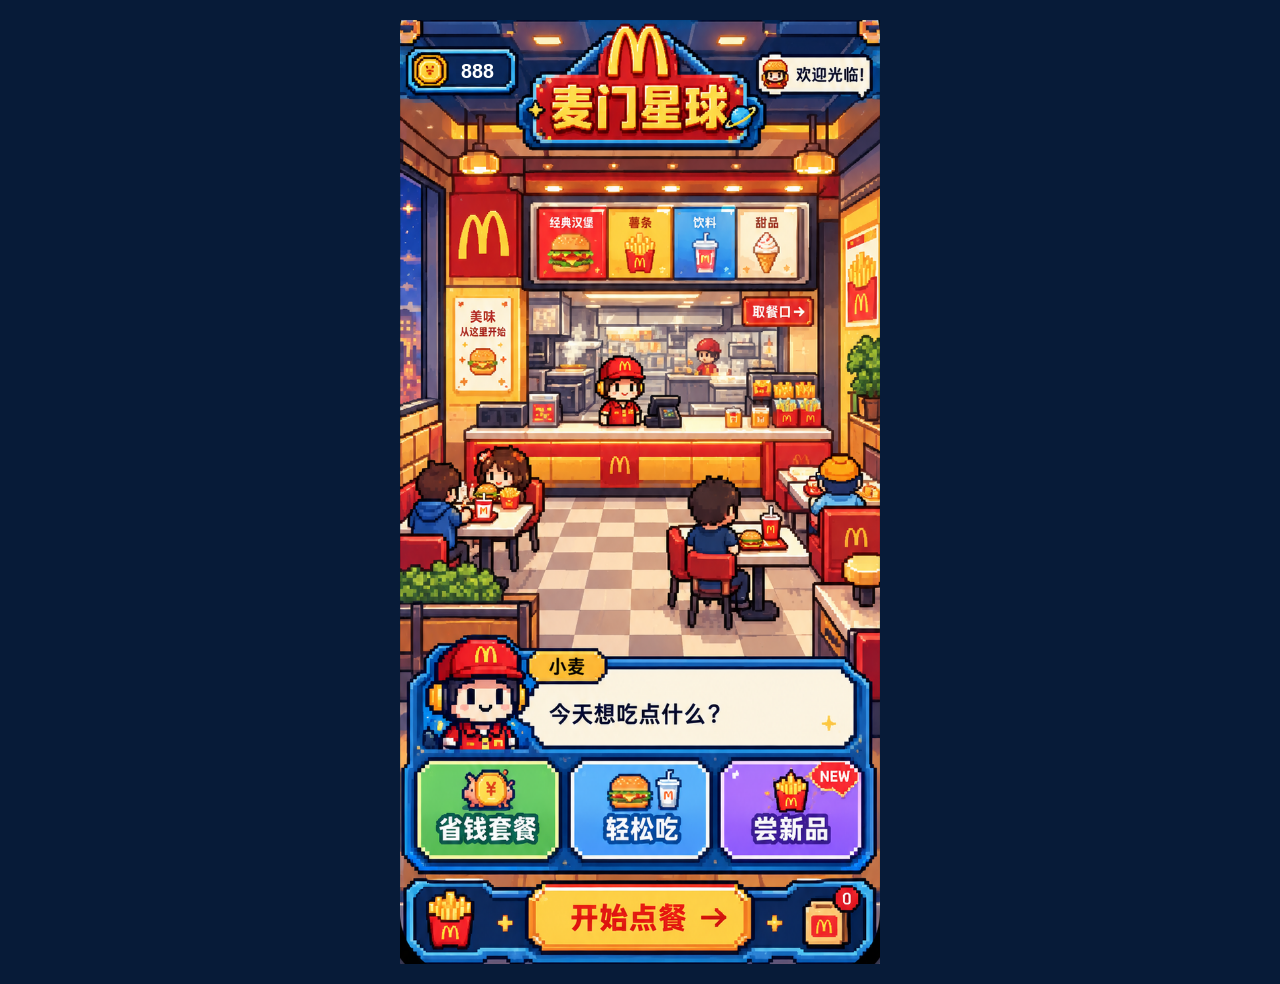
==== commit 837c2bc3: "场景接入顾客对话：点击小人/自动随机弹出气泡对话（web/ 与 docs/ Pages 版同步） - web/：新增 #customer-dialogue（透明热区 + 气泡），点击小人或气泡换句、5" ====
--- a/web/index.html
+++ b/web/index.html
@@ -2,60 +2,52 @@
 <html lang="zh-CN">
 <head>
 <meta charset="UTF-8">
-<meta name="viewport" content="width=device-width, initial-scale=1.0, maximum-scale=1.0, user-scalable=no, viewport-fit=cover">
-<title>麦门星球 · AI 点单小游戏</title>
+<meta name="viewport" content="width=device-width, initial-scale=1, viewport-fit=cover">
+<meta name="theme-color" content="#071b38">
+<title>麦门星球 · 像素点餐</title>
 <link rel="stylesheet" href="style.css">
 </head>
 <body>
-  <!-- 星空背景（桌面端手机壳外可见） -->
-  <div id="sky" class="stars"></div>
-
-  <!-- 手机机身 -->
-  <div id="phone" class="stars">
-    <div id="island"></div>
-    <div id="statusbar">
-      <span>9:41</span>
-      <span class="sb-right"><i class="sig"></i><i class="wifi"></i><i class="bat"></i></span>
-    </div>
-
-    <div id="app">
-      <!-- 顶部 HUD -->
+  <main id="app" data-state="title" aria-label="麦门星球点餐小游戏">
+    <section id="scene-wrap" aria-label="像素餐厅静态场景">
+      <img id="scene" src="assets/reference/restaurant.png" width="716" height="920" alt="麦门星球餐厅：招牌、菜单、后厨店员和正在用餐的客人" fetchpriority="high">
+      <canvas id="scene-motion" width="716" height="920" aria-hidden="true"></canvas>
       <div id="hud">
-        <div class="coin"><span class="c-ico">¥</span><b id="coins">888</b></div>
-        <div class="welcome"><span class="mini-avatar" id="mini-avatar"></span><span>欢迎光临!</span></div>
+        <span id="coins" data-initial="true" role="status" aria-label="游戏金币">888</span>
       </div>
-
-      <!-- 场景：像素门店 -->
-      <div id="scene-wrap">
-        <canvas id="scene" width="240" height="280"></canvas>
-        <!-- 招牌（DOM 层，文字更锐） -->
-        <div id="plaque"><span class="arch">M</span><span class="pt">麦门星球</span></div>
-        <!-- 取餐号高光时刻 -->
-        <div id="plate" class="hidden">
-          <div class="plate-store" id="plate-store">麦门星球示例餐厅</div>
-          <div class="plate-no" id="plate-no">No.888</div>
-          <div class="plate-hint">凭这个号去门店取餐 ↑</div>
-        </div>
-        <span id="mode-tag">demo</span>
+      <div id="customer-dialogue">
+        <span id="customer-dialogue-status" class="sr-only" role="status">点击餐厅里的小人，他们会说话</span>
+        <button type="button" class="customer-hotspot" id="hotspot-blue" data-guest="blue" aria-label="和左侧蓝衣顾客聊天"></button>
+        <button type="button" class="customer-hotspot" id="hotspot-front" data-guest="front" aria-label="和正面顾客聊天"></button>
+        <button type="button" class="customer-bubble hidden" id="bubble-blue" data-guest="blue">
+          <span class="line">我也觉得！</span><span class="sr-only">，点击换一句</span>
+        </button>
+        <button type="button" class="customer-bubble hidden" id="bubble-front" data-guest="front">
+          <span class="line">这个新品夯爆了！</span><span class="sr-only">，点击换一句</span>
+        </button>
       </div>
-
-      <!-- 底部：对话 + 选项 + 主按钮 -->
-      <div id="panel">
-        <div id="dialog">
-          <div class="avatar" id="avatar"></div>
-          <div class="bubble"><span class="tag">小麦</span><span id="speech">今天想吃什么？</span></div>
-        </div>
-        <div id="card" class="hidden"></div>
-        <div id="options"></div>
-        <div id="actionbar">
-          <div class="action-icon fries"><span>🍟</span><b>+</b></div>
-          <button id="primary"><span id="primary-label">开始点餐 →</span></button>
-          <div class="action-icon bag"><span>▣</span><b id="bag-count">0</b></div>
-        </div>
+      <span id="scene-status" class="sr-only" role="status"></span>
+      <span id="mode-tag" class="hidden">demo</span>
+      <div id="plate" class="hidden" role="status" aria-live="polite">
+        <div class="plate-store" id="plate-store">麦门星球示例餐厅</div>
+        <div class="plate-no" id="plate-no">No.888</div>
+        <div class="plate-hint">凭这个号去门店取餐 ↑</div>
       </div>
-    </div>
-  </div>
-
+    </section>
+    <section id="panel" aria-label="点餐操作">
+      <div id="dialog">
+        <span class="sr-only">小麦：</span>
+        <div class="bubble"><span id="speech" aria-live="polite">今天想吃点什么？</span></div>
+      </div>
+      <div id="card" class="hidden"></div>
+      <div id="options"></div>
+      <div id="actionbar">
+        <span class="action-icon fries" aria-hidden="true"></span>
+        <button id="primary" type="button"><span id="primary-label">开始点餐 →</span></button>
+        <span class="action-icon bag" aria-label="当前餐品数量"><b id="bag-count" role="status">0</b></span>
+      </div>
+    </section>
+  </main>
   <script src="scene.js"></script>
   <script src="game.js"></script>
 </body>
--- a/web/style.css
+++ b/web/style.css
@@ -1,271 +1,137 @@
-/* 麦门星球 —— 星空手机壳 + 像素门店 + 底部对话条（对应 UI 设计稿） */
-* { margin: 0; padding: 0; box-sizing: border-box; -webkit-tap-highlight-color: transparent; }
-html, body { height: 100%; }
-body {
-  display: flex; align-items: center; justify-content: center;
-  background: #070b24;
-  font-family: "PingFang SC", "Microsoft YaHei", monospace;
-  user-select: none; overflow: hidden;
+/* 原图切片共享同一 716px 坐标系；文字、订单和按钮仍由 DOM 驱动。 */
+:root { color-scheme: light; --navy: #071b38; --cream: #fff5dc; --blue: #258dcc; --yellow: #ffcf48; }
+* { box-sizing: border-box; }
+html { min-height: 100%; background: var(--navy); }
+body { margin: 0; min-height: 100dvh; padding: env(safe-area-inset-top) 0 env(safe-area-inset-bottom); background: var(--navy); color: #101b35; font-family: "PingFang SC", "Microsoft YaHei", sans-serif; }
+button { font: inherit; cursor: pointer; -webkit-tap-highlight-color: transparent; touch-action: manipulation; }
+button:disabled { cursor: wait; }
+button:focus-visible, a:focus-visible { outline: 3px solid #fff49b; outline-offset: 3px; }
+.hidden { display: none !important; }
+.sr-only { position: absolute !important; width: 1px !important; height: 1px !important; padding: 0 !important; margin: -1px !important; overflow: hidden !important; clip-path: inset(50%) !important; white-space: nowrap !important; border: 0 !important; }
+#app { position: relative; width: 100%; max-width: 480px; margin: 0 auto; container-type: inline-size; background: var(--navy); }
+#scene-wrap { position: relative; width: 100%; }
+#scene { display: block; width: 100%; height: auto; }
+#scene-motion { position: absolute; inset: 0; z-index: 1; width: 100%; height: 100%; pointer-events: none; image-rendering: pixelated; }
+#scene-wrap { overflow: hidden; }
+#hud { position: absolute; inset: 0; z-index: 2; pointer-events: none; }
+#coins { position: absolute; left: 11.59%; top: 6.3%; width: 9.08%; height: 4.13%; display: flex; align-items: center; justify-content: center; background: url('assets/reference/coin-blank.png') center / 100% 100%; color: #fff; font-size: 4.1cqw; font-weight: 800; font-variant-numeric: tabular-nums; }
+#coins[data-initial="true"] { background: none; color: transparent; }
+#panel { position: relative; }
+#dialog { position: relative; width: 100%; aspect-ratio: 716 / 178; background: url('assets/reference/dialog-blank.png') center / 100% 100% no-repeat; }
+.bubble { position: absolute; left: 31%; right: 9%; top: 43%; bottom: 14%; display: flex; align-items: center; min-width: 0; }
+#speech { font-size: clamp(12px, 3.7cqw, 18px); font-weight: 750; line-height: 1.45; overflow-wrap: anywhere; }
+#speech small { font-size: .76em; font-weight: 600; color: #5d6476; }
+#app[data-state="title"] #dialog { background-image: url('assets/reference/dialog.png'); }
+#app[data-state="title"] #speech, #app[data-state="title"] #primary-label, .home-option > * { position: absolute; width: 1px; height: 1px; overflow: hidden; clip-path: inset(50%); white-space: nowrap; }
+#options { display: grid; grid-template-columns: repeat(3, minmax(0, 1fr)); gap: 2cqw; padding: 2cqw 3cqw 3cqw; background: #103b69; }
+#options:empty { display: none; }
+.opt .oi:empty, .opt .os:empty { display: none; }
+#options.cols1 { grid-template-columns: 1fr; }
+#options.cols2 { grid-template-columns: repeat(2, minmax(0, 1fr)); }
+#options.cols5 { grid-template-columns: repeat(5, minmax(0, 1fr)); }
+.opt { position: relative; min-width: 0; min-height: 68px; padding: 9px 5px; display: flex; flex-direction: column; align-items: center; justify-content: center; gap: 4px; border: 3px solid #102447; border-radius: 0; box-shadow: inset 0 0 0 2px #efffe4, inset 0 -6px 0 #0002, 0 3px 0 #050f24; color: #fff; background: #4aabed; font-weight: 850; text-shadow: 1px 2px #18365c; }
+.opt.tone-green { background: #6bc957; }
+.opt.tone-purple { background: #9660eb; }
+.opt.tone-yellow { background: #ffd156; color: #563011; text-shadow: none; }
+.opt.tone-red { background: #ed6651; }
+.opt .oi { font-size: 21px; }
+.opt .ol { font-size: clamp(12px, 3.5cqw, 17px); }
+.opt .os { font-size: 11px; }
+.opt .check { position: absolute; top: 3px; left: 6px; color: #082b13; }
+.opt.sel, .opt[aria-pressed="true"] { outline: 3px solid var(--yellow); outline-offset: -1px; }
+.opt:active { filter: brightness(.9); }
+#app[data-state="title"] #options { position: relative; aspect-ratio: 716 / 180; background: url('assets/reference/choices.png') center / 100% 100% no-repeat; padding: 0; display: block; }
+#app[data-state="title"] .home-option { position: absolute; top: 4%; height: 82%; min-height: 0; width: 29.5%; padding: 0; border: 0; box-shadow: none; background: transparent; }
+.home-option[data-art="save"] { left: 3.6%; }
+.home-option[data-art="light"] { left: 35.7%; }
+.home-option[data-art="new"] { left: 67.8%; }
+#app[data-state="title"] .home-option.sel { outline: none; }
+#app[data-state="title"] .home-option:focus-visible { outline: 3px solid #fff49b; outline-offset: -4px; }
+#app[data-state="title"] .home-option:active { background: #fff2; }
+#actionbar { position: relative; aspect-ratio: 716 / 130; background: url('assets/reference/action-blank.png') center / 100% 100% no-repeat; }
+#app[data-state="title"] #actionbar { background-image: url('assets/reference/action.png'); }
+#primary { position: absolute; left: 27%; top: 12%; width: 44%; height: 71%; border: 0; background: transparent; display: flex; align-items: center; justify-content: center; padding: 4px 6px; color: #da2b16; font-size: clamp(14px, 5cqw, 24px); font-weight: 900; line-height: 1.1; }
+#primary:disabled { color: #795528; }
+#primary:active:not(:disabled) { background: #f5831633; }
+#primary .badge-cart { display: none; }
+#bag-count { position: absolute; right: 5.31%; top: 15.38%; width: 3.5%; height: 23.85%; display: flex; align-items: center; justify-content: center; background: url('assets/reference/badge-blank.png') center / 100% 100%; color: white; font: 800 3.5cqw monospace; }
+#app[data-state="title"] #bag-count { background: none; color: transparent; }
+#card { background: var(--cream); border: 4px solid #153866; outline: 2px solid #50b5ed; margin: 12px 4%; padding: 12px; font-size: 13px; line-height: 1.65; overflow-wrap: anywhere; }
+.c-hdr, .c-row, .c-sum { display: flex; justify-content: space-between; gap: 12px; }
+.c-row > :first-child { min-width: 0; }
+.c-row > :last-child { flex-shrink: 0; }
+.c-hdr { font-weight: 800; flex-wrap: wrap; }
+.c-sum { border-top: 2px dashed #cfb889; padding-top: 8px; margin-top: 8px; color: #ba311f; font-weight: 800; flex-wrap: wrap; }
+.c-reason { color: #5e6170; font-size: 12px; }
+.c-row .c-reason { flex-shrink: 1; }
+a { color: #0c659a; }
+.bar { height: 12px; background: #d7dce0; border: 2px solid #153866; margin: 10px 0; }
+.bar i { display: block; height: 100%; background: #69c95a; }
+#plate { position: absolute; inset: 0; z-index: 10; background: #071b38b8; display: flex; flex-direction: column; align-items: center; justify-content: center; gap: 16px; padding: 20px; text-align: center; }
+.plate-store { color: var(--cream); font-size: 16px; font-weight: 700; overflow-wrap: anywhere; max-width: 100%; }
+.plate-no { background: #d93022; border: 4px solid #ffd24c; padding: 12px; color: #fff8da; box-shadow: 0 0 0 4px #123663; font-size: clamp(28px, 9cqw, 44px); font-weight: 900; max-width: 100%; overflow-wrap: anywhere; }
+.plate-hint { color: var(--cream); font-size: 13px; }
+#app:not([data-state="title"]) #dialog { aspect-ratio: auto; min-height: 25cqw; padding: 12px 3cqw 10px 27cqw; background: #103b69; display: flex; align-items: stretch; }
+#app:not([data-state="title"]) #dialog::before { content: ''; position: absolute; left: 0; bottom: 0; width: 30.45%; aspect-ratio: 218 / 178; background: url('assets/reference/guide.png') bottom / 100% auto no-repeat; z-index: 1; }
+#app:not([data-state="title"]) .bubble { position: relative; inset: auto; width: 100%; min-height: 80px; padding: 23px 14px 14px 22px; background: var(--cream); border: 4px solid #0c2446; box-shadow: 0 0 0 2px #51b7ef, inset 0 0 0 2px #e5d6b8; }
+#app:not([data-state="title"]) #dialog::after { content: ''; position: absolute; left: 26.68%; top: 2.235cqw; width: 16.62%; aspect-ratio: 119 / 56; background: url('assets/reference/name-tag.png') center / 100% 100% no-repeat; pointer-events: none; z-index: 3; }
+#app[data-state="ready"] .bubble { min-height: 125px; }
+.cols5 .opt { padding: 8px 2px; }
+.cols5 .ol { font-size: 12px; overflow-wrap: anywhere; }
+@media (min-width: 600px) { body { padding-block: max(20px, env(safe-area-inset-top)) max(20px, env(safe-area-inset-bottom)); } }
+@media (prefers-reduced-motion: no-preference) { .opt, #primary { transition: filter 100ms, background-color 100ms; } }
+
+/* 邻桌顾客对话框：复用 716×920 场景百分比坐标系，气泡尾巴固定在人物头顶，文字增多向上展开。 */
+#customer-dialogue { position: absolute; inset: 0; z-index: 3; pointer-events: none; }
+#customer-dialogue[inert] { visibility: hidden; }
+.customer-bubble {
+  position: absolute;
+  pointer-events: auto;
+  min-height: 44px;
+  max-width: 46%;
+  padding: 7px 9px;
+  display: flex;
+  align-items: center;
+  justify-content: center;
+  background: var(--cream);
+  border: 3px solid #0c2446;
+  box-shadow: 0 0 0 2px #51b7ef;
+  color: #101b35;
+  font-size: clamp(12px, 3.4cqw, 16px);
+  font-weight: 850;
+  line-height: 1.3;
+  text-align: center;
+  overflow-wrap: anywhere;
 }
-
-/* ---------- 星空（CSS 像素星点，无图片依赖） ---------- */
-.stars {
-  background-color: #0a1030;
-  background-image:
-    radial-gradient(2px 2px at 12% 18%, rgba(255,255,255,.95), transparent 60%),
-    radial-gradient(1.5px 1.5px at 78% 8%, rgba(255,255,255,.75), transparent 60%),
-    radial-gradient(2px 2px at 33% 62%, rgba(255,246,200,.85), transparent 60%),
-    radial-gradient(1px 1px at 55% 40%, rgba(255,255,255,.65), transparent 60%),
-    radial-gradient(2px 2px at 88% 55%, rgba(190,220,255,.85), transparent 60%),
-    radial-gradient(1px 1px at 66% 78%, rgba(255,255,255,.55), transparent 60%),
-    radial-gradient(1.5px 1.5px at 8% 88%, rgba(255,255,255,.75), transparent 60%),
-    radial-gradient(1px 1px at 42% 12%, rgba(255,255,255,.6), transparent 60%),
-    radial-gradient(2px 2px at 90% 90%, rgba(255,230,180,.85), transparent 60%),
-    radial-gradient(1px 1px at 22% 46%, rgba(255,255,255,.55), transparent 60%),
-    radial-gradient(14px 14px at 86% 14%, rgba(255,176,110,.35), transparent 70%),
-    radial-gradient(9px 9px at 14% 72%, rgba(140,190,255,.25), transparent 70%);
+.customer-bubble::after {
+  content: '';
+  position: absolute;
+  bottom: -8px;
+  width: 12px;
+  height: 12px;
+  background: var(--cream);
+  border-right: 3px solid #0c2446;
+  border-bottom: 3px solid #0c2446;
+  transform: rotate(45deg);
 }
-#sky { position: fixed; inset: 0; }
-
-/* ---------- 手机机身 ---------- */
-#phone {
-  position: relative; z-index: 1;
-  width: 100%; max-width: 430px; height: 100%; max-height: 932px;
-  display: flex; flex-direction: column; overflow: hidden;
-}
-@media (min-width: 480px) {
-  #phone {
-    border-radius: 34px; border: 7px solid #1b2450;
-    box-shadow: 0 0 0 3px #070b24, 0 26px 60px rgba(0,0,0,.65);
-  }
-}
-
-/* 状态栏 */
-#statusbar {
-  flex: none; display: flex; justify-content: space-between; align-items: center;
-  padding: 8px 20px 4px; font-size: 13px; font-weight: 700; color: #fff;
-  text-shadow: 0 2px 0 rgba(0,0,0,.4);
-}
-.sb-right { display: inline-flex; align-items: center; gap: 6px; }
-.sig, .wifi, .bat { display: inline-block; background: #fff; }
-.sig { width: 12px; height: 9px; clip-path: polygon(0 100%, 25% 100%, 25% 60%, 50% 60%, 50% 30%, 75% 30%, 75% 0, 100% 0, 100% 100%); }
-.wifi { width: 11px; height: 9px; border-radius: 50%; background: transparent;
-  border: 2px solid #fff; border-bottom-color: transparent; border-left-color: transparent; transform: rotate(45deg); }
-.bat { width: 16px; height: 9px; border-radius: 2px; position: relative; }
-.bat::after { content: ''; position: absolute; right: -3px; top: 2px; width: 2px; height: 5px; background: #fff; }
-
-#app { flex: 1; display: flex; flex-direction: column; min-height: 0; position: relative; }
-
-/* ---------- 顶部 HUD ---------- */
-#hud {
-  position: absolute; top: 6px; left: 0; right: 0; z-index: 5;
-  display: flex; justify-content: space-between; align-items: center;
-  padding: 0 12px; pointer-events: none;
-}
-.coin {
-  display: inline-flex; align-items: center; gap: 4px;
-  background: linear-gradient(#fffdf3, #ffe9b3);
-  border: 3px solid #2a1c12; border-radius: 20px;
-  padding: 3px 12px 3px 8px; font-weight: 900; font-size: 15px; color: #6b3f10;
-  box-shadow: 3px 3px 0 rgba(0,0,0,.35);
-}
-.c-ico {
-  display: inline-flex; align-items: center; justify-content: center;
-  width: 18px; height: 18px; border-radius: 50%;
-  background: linear-gradient(#ffd34d, #f0a71c); border: 2px solid #8a5a1d;
-  font-size: 11px; color: #5a2600; font-style: normal; font-weight: 900;
-}
-.welcome {
-  display: inline-flex; align-items: center; gap: 6px;
-  background: linear-gradient(#e8564a, #c1271b);
-  border: 3px solid #2a1c12; border-radius: 20px;
-  padding: 3px 12px 3px 4px; font-weight: 800; font-size: 14px; color: #fff;
-  text-shadow: 0 2px 0 rgba(0,0,0,.35);
-  box-shadow: 3px 3px 0 rgba(0,0,0,.35);
-}
-.mini-avatar {
-  width: 26px; height: 26px; border-radius: 50%;
-  border: 2px solid #fff; background: #ffe9c9;
-  background-repeat: no-repeat; background-size: 177px 238px; /* 4格图集 1.2 倍 */
-}
-
-/* ---------- 场景 ---------- */
-#scene-wrap { flex: 1; position: relative; min-height: 0; overflow: hidden; }
-#scene { position: absolute; inset: 0; width: 100%; height: 100%; image-rendering: pixelated; }
-
-/* 招牌门头 */
-#plaque {
-  position: absolute; top: 0; left: 50%; transform: translateX(-50%); z-index: 4;
-  display: flex; align-items: center; gap: 8px;
-  padding: 6px 18px 10px; border-radius: 0 0 14px 14px;
-  background: linear-gradient(#e8564a, #c1271b);
-  border: 4px solid #2a1c12; border-top: 0;
-  box-shadow: 4px 4px 0 rgba(0,0,0,.35);
-}
-#plaque .arch {
-  display: inline-flex; align-items: center; justify-content: center;
-  width: 24px; height: 24px; border-radius: 50%;
-  background: linear-gradient(#ffd34d, #f0a71c); border: 3px solid #8a5a1d;
-  color: #a4160e; font-weight: 900; font-size: 15px;
-}
-#plaque .pt {
-  font-size: 21px; font-weight: 900; color: #ffd34d; letter-spacing: 3px;
-  text-shadow: 2px 2px 0 #7e140c;
-}
-
-/* 模式角标 */
-#mode-tag {
-  position: absolute; right: 10px; bottom: 8px; z-index: 5;
-  font-size: 10px; font-weight: 800; color: #2a1c12;
-  background: #ffe9b3; border: 2px solid #2a1c12; border-radius: 6px; padding: 1px 7px;
-}
-#mode-tag.live { background: #da291c; color: #fff; border-color: #7e140c; }
-
-/* 取餐号弹层 */
-#plate {
-  position: absolute; inset: 0; z-index: 6;
-  display: flex; flex-direction: column; align-items: center; justify-content: center; gap: 8px;
-  background: rgba(24, 14, 6, .62);
-}
-#plate.hidden { display: none; }
-.plate-store {
-  background: #ffd34d; color: #4a2410; font-weight: 900;
-  padding: 5px 14px; border: 4px solid #2a1c12; font-size: 14px;
-  box-shadow: 4px 4px 0 rgba(0,0,0,.4);
-}
-.plate-no {
-  font-size: 54px; font-weight: 900; color: #fff; letter-spacing: 3px;
-  background: #da291c; border: 5px solid #7e140c; padding: 4px 28px;
-  box-shadow: 6px 6px 0 rgba(0,0,0,.45);
-}
-.plate-hint { color: #ffe9b3; font-size: 13px; font-weight: 700; text-shadow: 1px 1px 0 #2a160a; }
-
-/* ---------- 底部面板 ---------- */
-#panel {
-  flex: none; display: flex; flex-direction: column; gap: 10px;
-  padding: 14px 14px calc(14px + env(safe-area-inset-bottom));
-}
-
-/* 对话框 */
-#dialog { display: flex; align-items: stretch; gap: 0; border:4px solid #0a1d45; outline:2px solid #2689c9; background:#fff2cb; box-shadow:inset 0 3px 0 #ffe18a,0 4px 0 #050e23; padding:6px; }
-.avatar {
-  flex: none; width: 62px; height: 62px; border-radius: 50%;
-  border: 4px solid #16233f; background: #ffe9c9; overflow: hidden;
-  box-shadow: 3px 3px 0 rgba(0,0,0,.35);
-  background-repeat: no-repeat;
-}
-.bubble {
-  position: relative; flex: 1; min-width: 0;
-  background: #fffdf3; border: 4px solid #16233f; border-radius: 12px;
-  padding: 10px 12px; font-size: 15px; font-weight: 700; color: #24304a; line-height: 1.45;
-  box-shadow: 4px 4px 0 rgba(0,0,0,.35);
-}
-.bubble .tag {
-  position: absolute; top: -13px; left: 10px;
-  background: #ffd34d; border: 3px solid #16233f; border-radius: 8px;
-  padding: 1px 9px; font-size: 12px; font-weight: 900; color: #5a2600;
-}
-#speech { display: block; }
-#speech small, #speech .dim { color: #7c8aa5; font-size: 12px; font-weight: 600; }
-
-/* 订单小票卡 */
-#card {
-  background: #fffdf3; border: 4px solid #16233f; border-radius: 12px;
-  padding: 8px 11px; font-size: 13px; color: #33405a; line-height: 1.5;
-  max-height: 128px; overflow-y: auto; box-shadow: 4px 4px 0 rgba(0,0,0,.3);
-}
-#card .c-hdr { display: flex; justify-content: space-between; font-weight: 900; color: #16233f; }
-#card .c-row { display: flex; justify-content: space-between; }
-#card .c-sum { border-top: 2px dashed #b9c4d8; margin-top: 4px; padding-top: 4px; font-weight: 900; color: #c1271b; }
-#card .c-reason { color: #7c8aa5; font-size: 12px; }
-#card .bar { height: 10px; border: 2px solid #16233f; border-radius: 6px; background: #e8edf5; overflow: hidden; margin-top: 6px; }
-#card .bar i { display: block; height: 100%; background: linear-gradient(90deg, #6fd35b, #ffd34d); }
-.hidden { display: none !important; }
-
-/* 选项卡片 */
-#options { display: grid; grid-template-columns: repeat(3, 1fr); gap: 10px; }
-#options.cols2 { grid-template-columns: repeat(2, 1fr); }
-.opt {
-  position: relative; min-height: 68px; padding: 6px 4px;
-  border: 4px solid #101a33; border-radius: 12px;
-  background: linear-gradient(#5fb2f2, #2b6fd6);
-  color: #fff; font-weight: 800; font-size: 16px;
-  display: flex; flex-direction: column; align-items: center; justify-content: center; gap: 2px;
-  box-shadow: 0 5px 0 rgba(0,0,0,.38); text-shadow: 0 2px 0 rgba(0,0,0,.28);
+/* 人物点击热区：透明覆盖在两位顾客身上，点击才弹出气泡。父容器 pointer-events:none，这里必须显式 auto 才能点中。 */
+.customer-hotspot {
+  position: absolute;
+  pointer-events: auto;
+  padding: 0;
+  border: 0;
+  background: transparent;
+  -webkit-tap-highlight-color: transparent;
   cursor: pointer;
 }
-.opt.tone-green  { background: linear-gradient(#78dc63, #3aa344); }
-.opt.tone-purple { background: linear-gradient(#b882f8, #7142d8); }
-.opt.tone-red    { background: linear-gradient(#ff7a6e, #d33a2a); }
-.opt.tone-yellow { background: linear-gradient(#ffd867, #f0a71c); color: #5a2600; text-shadow: 0 2px 0 rgba(255,255,255,.5); }
-.opt:active { transform: translateY(3px); box-shadow: 0 2px 0 rgba(0,0,0,.38); }
-.opt.sel { outline: 4px solid #ffe14d; outline-offset: -1px; }
-.opt .oi { font-size: 21px; line-height: 1; }
-.opt .os { font-size: 11px; font-weight: 700; opacity: .92; }
-.opt .new {
-  position: absolute; top: -11px; right: -7px;
-  background: #ff3b30; color: #fff; font-size: 10px; font-weight: 900;
-  padding: 2px 6px; border-radius: 7px; border: 2px solid #fff;
-  box-shadow: 0 2px 0 rgba(0,0,0,.3);
-}
-.opt .check { position: absolute; top: 4px; left: 6px; font-size: 12px; }
+/* 蓝衣顾客（背对）：身体区域约 (8,612)-(98,780)。 */
+#hotspot-blue { left: 1.1%; top: 66.5%; width: 12.6%; height: 18.3%; }
+/* 正面顾客：身体区域约 (103,545)-(197,745)。 */
+#hotspot-front { left: 14.4%; top: 59.2%; width: 13.1%; height: 21.7%; }
 
-/* 主按钮 */
-#primary {
-  width: 100%; height: 58px;
-  border: 4px solid #6b3400; border-radius: 14px;
-  background: linear-gradient(#ffd867, #f5a01c);
-  color: #5a2600; font-weight: 900; font-size: 20px; letter-spacing: 1px;
-  box-shadow: 0 6px 0 #b96f00;
-  display: flex; align-items: center; justify-content: center; gap: 10px;
-  cursor: pointer;
-}
-/* Reference-driven presentation: metallic phone, RPG frames, compact single screen. */
-#phone { width:min(430px,94vw); height:96dvh; max-height:940px; border:7px solid #121826; border-radius:38px; box-shadow:0 0 0 2px #667184,0 0 0 5px #050919,18px 24px 70px #020510; padding-bottom:18px; }
-#phone::after { content:''; position:absolute; bottom:6px; left:35%; width:30%; height:4px; border-radius:8px; background:#d9deeb; }
-#island { position:absolute; top:6px; left:36%; width:28%; height:19px; border-radius:20px; background:#03050a; z-index:20; }
-#statusbar { padding:9px 20px 7px; font-size:11px; }
-#hud { position:absolute; top:0; left:0; right:0; padding:12px 6px; height:76px; flex:none; background:linear-gradient(#173a6e 0 11%,#4a6294 11% 15%,#0c244e 15% 21%,#1d3b64 21% 65%,#5f4450 65%); border-block:3px solid #5275a1; z-index:8; align-items:flex-start; }
-#hud .coin { color:#fff; background:#062d58; border-color:#71c5ee; box-shadow:0 0 0 3px #082042,3px 4px 0 #071227; }
-#hud .welcome { color:#121b2b; background:#fff6d3; border-color:#182848; border-radius:0; box-shadow:3px 3px 0 #080f1e; font-size:10px; }
-.coin,.welcome { font-size:12px; border-radius:4px; border-width:2px; }
-#plaque { top:41px; padding:6px 20px 8px; border:4px solid #10224b; border-radius:3px; background:linear-gradient(#ef5440,#c52725); box-shadow:0 0 0 3px #3b98d1,0 4px 0 #f3bd42,4px 8px 0 #111b38; }
-#plaque::before,#plaque::after { content:'✦'; position:absolute; color:#ffd94d; font-size:15px; top:15px; }
-#plaque::before { left:-19px; } #plaque::after { right:-19px; }
-#plaque .arch { width:30px; height:42px; border:0; border-radius:0; background:transparent; font-size:42px; line-height:42px; color:#ffd93e; text-shadow:3px 3px 0 #9a1f1e; }
-#plaque .pt { font-size:25px; letter-spacing:2px; text-shadow:2px 2px 0 #8c191a; }
-#plaque .pt { font-size:20px; letter-spacing:3px; color:#ffe7a4; }
-#scene-wrap { border-inline:5px solid #213c62; background:#e6c48a; padding-top:24px; }
-#scene-wrap::before { content:'✦'; position:absolute; left:12px; top:115px; z-index:5; color:#ffd447; font-size:22px; text-shadow:18px 17px 0 #fff1a5,205px 30px 0 #ffd447; }
-#scene-wrap::after { content:'✦'; position:absolute; right:11px; top:132px; z-index:5; color:#fff2a8; font-size:16px; text-shadow:-18px 56px 0 #ffd447; }
-#scene { object-fit:fill; }
-#panel { background:linear-gradient(#0b2f66,#0b244a); border-top:4px solid #4eb9ef; gap:8px; padding:12px 8px 8px; max-height:48%; overflow:auto; flex-shrink:0; }
-#actionbar { display:grid; grid-template-columns:58px 1fr 58px; gap:6px; align-items:center; padding:5px 4px; background:#0b4a91; border:4px solid #08204b; outline:2px solid #3e98d1; box-shadow:inset 0 3px 0 #74c8ef,0 3px 0 #050e23; }
-#actionbar #primary { width:100%; }
-.action-icon { height:49px; position:relative; display:flex; align-items:center; justify-content:center; border:3px solid #08204b; background:linear-gradient(#49a8dc,#1667ad); box-shadow:inset 0 3px 0 #a6dcf3; color:#ffd34d; }
-.action-icon span { font-size:28px; filter:drop-shadow(2px 2px 0 #82251d); }
-.action-icon b { position:absolute; right:-5px; top:-8px; min-width:19px; height:19px; padding:0 4px; border-radius:12px; background:#e31e24; border:2px solid #fff; color:#fff; font:bold 11px monospace; text-align:center; }
-.action-icon.bag span { color:#ffd34d; font-size:31px; }
-#dialog { gap:0; border:3px solid #0a1933; background:#fff0ca; box-shadow:inset 0 0 0 3px #e9bc63,0 3px 0 #061226; padding:6px; min-height:76px; }
-.avatar { width:68px; height:70px; border-radius:0; border:0; background-color:#f4d99b; box-shadow:none; image-rendering:pixelated; }
-.bubble { border:0; border-radius:0; box-shadow:none; background:transparent; padding:17px 8px 6px; font-size:15px; }
-.bubble .tag { top:-3px; left:-57px; border-radius:0; border:2px solid #79531c; font-size:10px; padding:0 8px; }
-#options { gap:7px; }
-#options.cols1 { grid-template-columns:1fr; }
-#options.cols5 { grid-template-columns:repeat(5,minmax(0,1fr)); }
-.opt { min-height:66px; border-radius:2px; border:3px solid #101c36; font-size:13px; box-shadow:inset 0 3px 0 #ffffff55,inset 0 -4px 0 #00000022,0 3px 0 #060e20; }
-.opt .oi { font-size:18px; }
-.opt .os { font-size:9px; }
-.opt.sel { outline-width:2px; }
-#primary { position:relative; flex:none; height:49px; border-radius:2px; border:4px solid #10264d; outline:2px solid #f4a936; color:#d93422; background:linear-gradient(#fff0a4 0 10%,#ffd247 10% 82%,#e99820 82%); box-shadow:0 3px 0 #07172e; font-size:19px; font-weight:900; text-shadow:1px 1px 0 #fff4a9; }
-#card { border-radius:2px; max-height:110px; flex-shrink:0; font-size:12px; }
-#sky::after { content:''; position:absolute; width:70px; height:70px; left:10%; top:20%; border-radius:50%; background:radial-gradient(circle at 30% 30%,#87bdd5,#254786 60%,#101a44); box-shadow:180px 440px 0 -20px #527599; opacity:.6; }
-@media(max-height:740px) { #panel { gap:6px; padding:9px 7px; } .opt { min-height:50px; } #primary { height:44px; } #dialog { min-height:64px; } .avatar { height:52px; } #plaque .pt { font-size:16px; } }
-#primary:active { transform: translateY(3px); box-shadow: 0 1px 0 #b96f00; }
-#primary:disabled { filter: grayscale(.55); opacity: .85; box-shadow: 0 4px 0 #7a5a2a; }
-#primary .pico { font-size: 23px; }
-#primary .badge-cart {
-  position: absolute; right: 12px;
-  background: #e02b20; color: #fff; border: 2px solid #fff; border-radius: 999px;
-  font-size: 11px; font-weight: 900; padding: 1px 8px;
-}
+/* 蓝衣顾客（左下、背对）：实测头顶约 (60,618)，尾巴落在其发顶。 */
+#bubble-blue { left: 1%; bottom: 33.6%; width: 22%; }
+#bubble-blue::after { left: 30%; }
+/* 正面顾客（同桌）：实测发顶约 (143,588)，气泡右移错开、底缘悬于发顶上方，尾巴从左下垂到头发上。 */
+#bubble-front { left: 24.5%; bottom: 36.6%; width: 27%; }
+#bubble-front::after { left: 4%; }
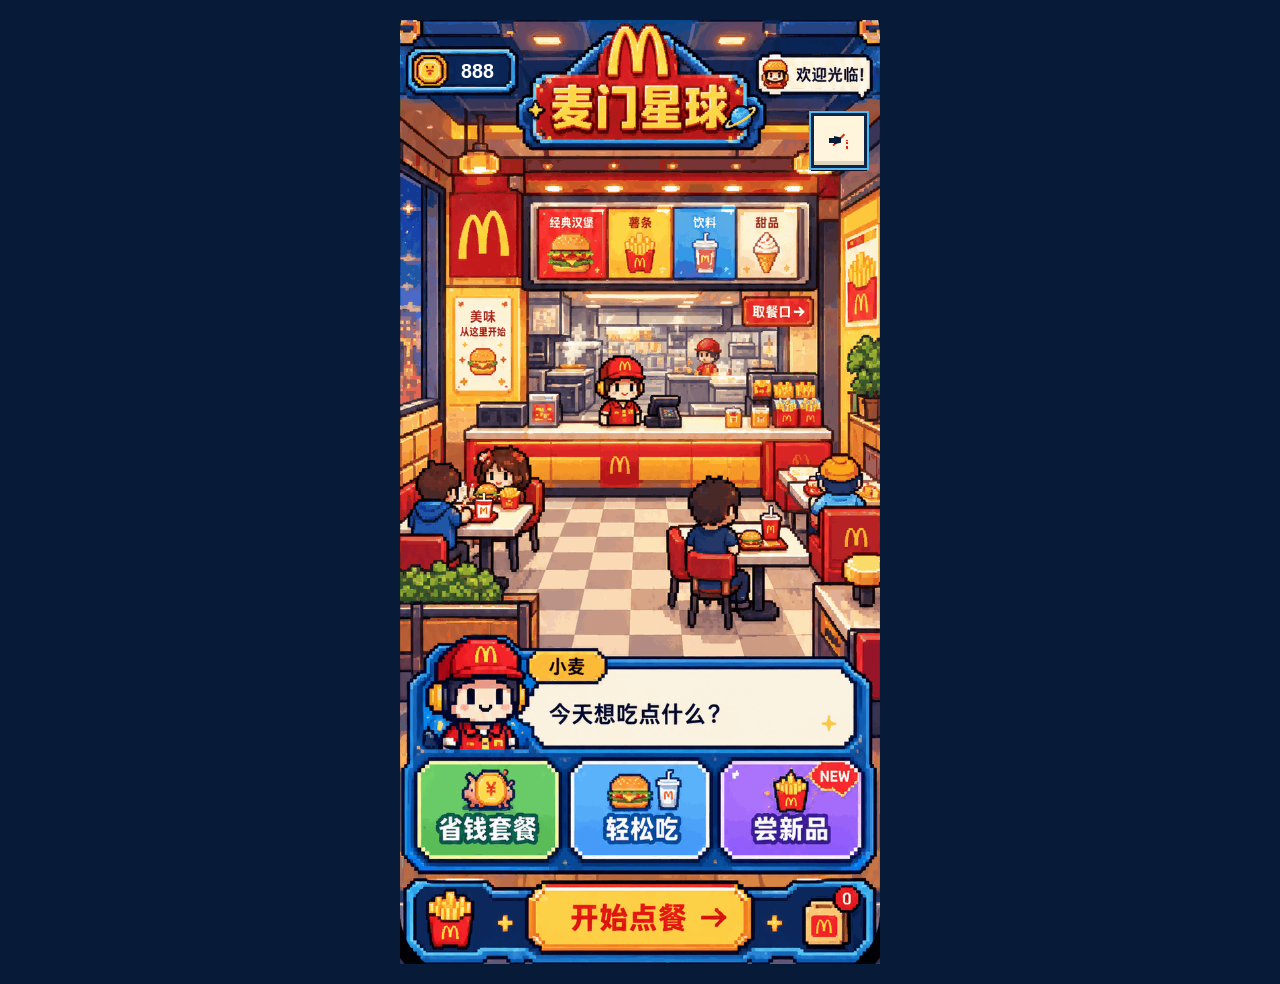
==== commit f5e7dd6a: "加入像素风背景音乐（Web Audio 合成，零体积）+ 音乐开关按钮 - bgm.js：Web Audio API 程序合成 8-bit 循环旋律（三角波主旋律 + 方波低音），无外部音频文件、无版" ====
--- a/web/index.html
+++ b/web/index.html
@@ -14,6 +14,13 @@
       <canvas id="scene-motion" width="716" height="920" aria-hidden="true"></canvas>
       <div id="hud">
         <span id="coins" data-initial="true" role="status" aria-label="游戏金币">888</span>
+        <button type="button" id="bgm-toggle" aria-pressed="false" aria-label="播放背景音乐">
+          <span class="bgm-icon" aria-hidden="true">
+            <span class="bgm-wave"><i></i><i></i><i></i></span>
+            <span class="bgm-mute"></span>
+          </span>
+          <span class="sr-only">背景音乐开关</span>
+        </button>
       </div>
       <div id="customer-dialogue">
         <span id="customer-dialogue-status" class="sr-only" role="status">点击餐厅里的小人，他们会说话</span>
@@ -49,6 +56,7 @@
     </section>
   </main>
   <script src="scene.js"></script>
+  <script src="bgm.js"></script>
   <script src="game.js"></script>
 </body>
 </html>
--- a/web/style.css
+++ b/web/style.css
@@ -16,6 +16,91 @@
 #hud { position: absolute; inset: 0; z-index: 2; pointer-events: none; }
 #coins { position: absolute; left: 11.59%; top: 6.3%; width: 9.08%; height: 4.13%; display: flex; align-items: center; justify-content: center; background: url('assets/reference/coin-blank.png') center / 100% 100%; color: #fff; font-size: 4.1cqw; font-weight: 800; font-variant-numeric: tabular-nums; }
 #coins[data-initial="true"] { background: none; color: transparent; }
+/* 背景音乐开关：像素风喇叭按钮，位于场景右上角，不遮挡金币与人物。 */
+#bgm-toggle {
+  position: absolute;
+  right: 2.8%;
+  top: 15%;
+  width: 11.5%;
+  aspect-ratio: 1 / 1;
+  padding: 0;
+  border: 3px solid #0c2446;
+  border-radius: 0;
+  background: var(--cream);
+  box-shadow: 0 0 0 2px #51b7ef, inset 0 -4px 0 #0002, 0 3px 0 #050f24;
+  display: flex;
+  align-items: center;
+  justify-content: center;
+  cursor: pointer;
+  pointer-events: auto;
+}
+#bgm-toggle:active { transform: translateY(1px); box-shadow: 0 0 0 2px #51b7ef, inset 0 -3px 0 #0002, 0 2px 0 #050f24; }
+/* 像素喇叭图标：用 box-shadow 画小方块，静音时加斜杠。 */
+.bgm-icon {
+  position: relative;
+  width: 42%;
+  height: 42%;
+  image-rendering: pixelated;
+}
+.bgm-icon::before {
+  content: '';
+  position: absolute;
+  left: 0; top: 38%;
+  width: 42%; height: 24%;
+  background: #071b38;
+}
+.bgm-icon::after {
+  content: '';
+  position: absolute;
+  left: 26%; top: 30%;
+  width: 34%; height: 40%;
+  background: #071b38;
+  clip-path: polygon(0 0, 100% 18%, 100% 82%, 0 100%);
+}
+/* 声波：三条小竖条，播放时出现并轻微上下跳动。 */
+.bgm-wave {
+  position: absolute;
+  right: 6%;
+  top: 50%;
+  width: 8%;
+  height: 44%;
+  display: flex;
+  flex-direction: column;
+  justify-content: center;
+  gap: 14%;
+}
+.bgm-wave i {
+  display: block;
+  width: 100%;
+  background: #da2b16;
+  animation: none;
+}
+.bgm-wave i:nth-child(1) { height: 26%; }
+.bgm-wave i:nth-child(2) { height: 60%; }
+.bgm-wave i:nth-child(3) { height: 100%; }
+#bgm-toggle.playing .bgm-wave i { animation: bgm-wave 0.6s ease-in-out infinite; }
+#bgm-toggle.playing .bgm-wave i:nth-child(2) { animation-delay: 0.15s; }
+#bgm-toggle.playing .bgm-wave i:nth-child(3) { animation-delay: 0.3s; }
+@keyframes bgm-wave {
+  0%, 100% { transform: scaleY(0.4); }
+  50% { transform: scaleY(1); }
+}
+/* 静音斜杠（未播放时显示）。 */
+.bgm-mute {
+  position: absolute;
+  inset: 0;
+  pointer-events: none;
+}
+.bgm-mute::before {
+  content: '';
+  position: absolute;
+  left: 12%; top: 44%;
+  width: 76%; height: 12%;
+  background: #da2b16;
+  transform: rotate(-45deg);
+}
+#bgm-toggle.playing .bgm-mute { display: none; }
+@media (prefers-reduced-motion: reduce) { #bgm-toggle.playing .bgm-wave i { animation: none; } }
 #panel { position: relative; }
 #dialog { position: relative; width: 100%; aspect-ratio: 716 / 178; background: url('assets/reference/dialog-blank.png') center / 100% 100% no-repeat; }
 .bubble { position: absolute; left: 31%; right: 9%; top: 43%; bottom: 14%; display: flex; align-items: center; min-width: 0; }
